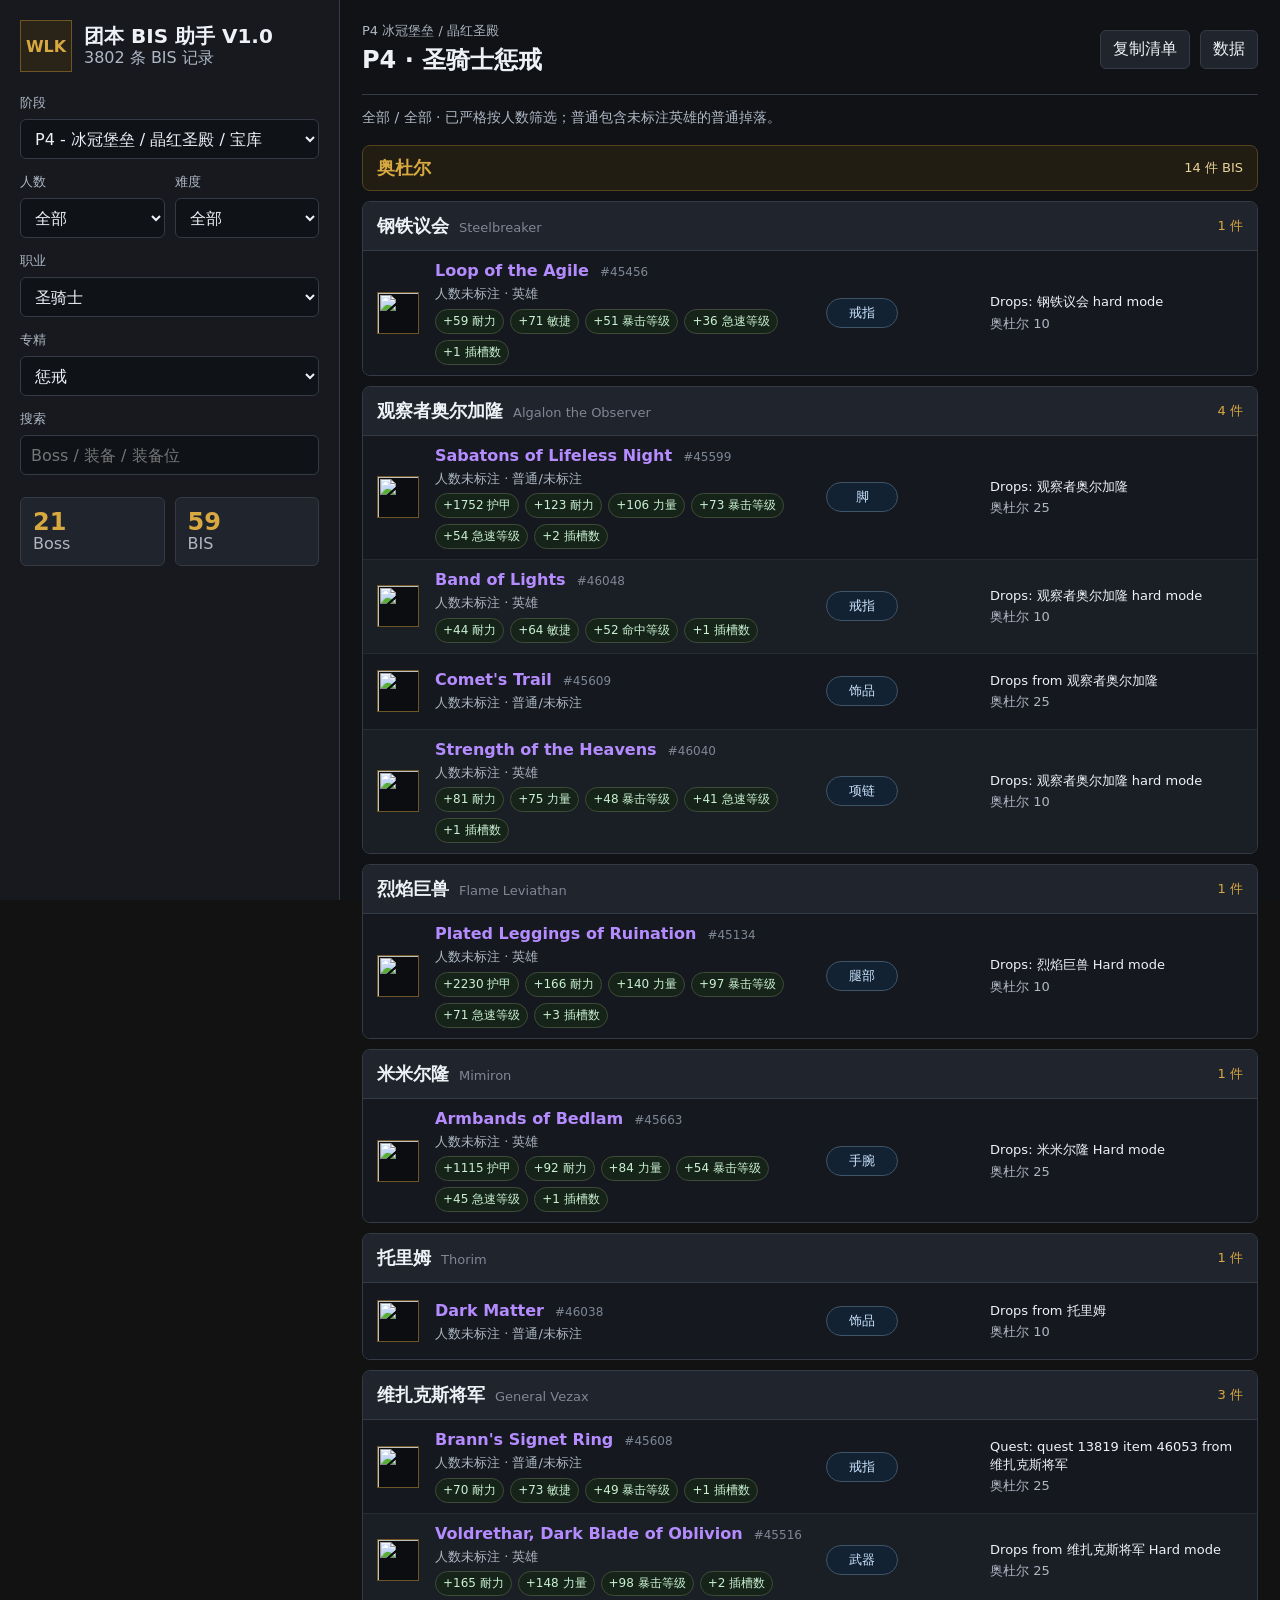
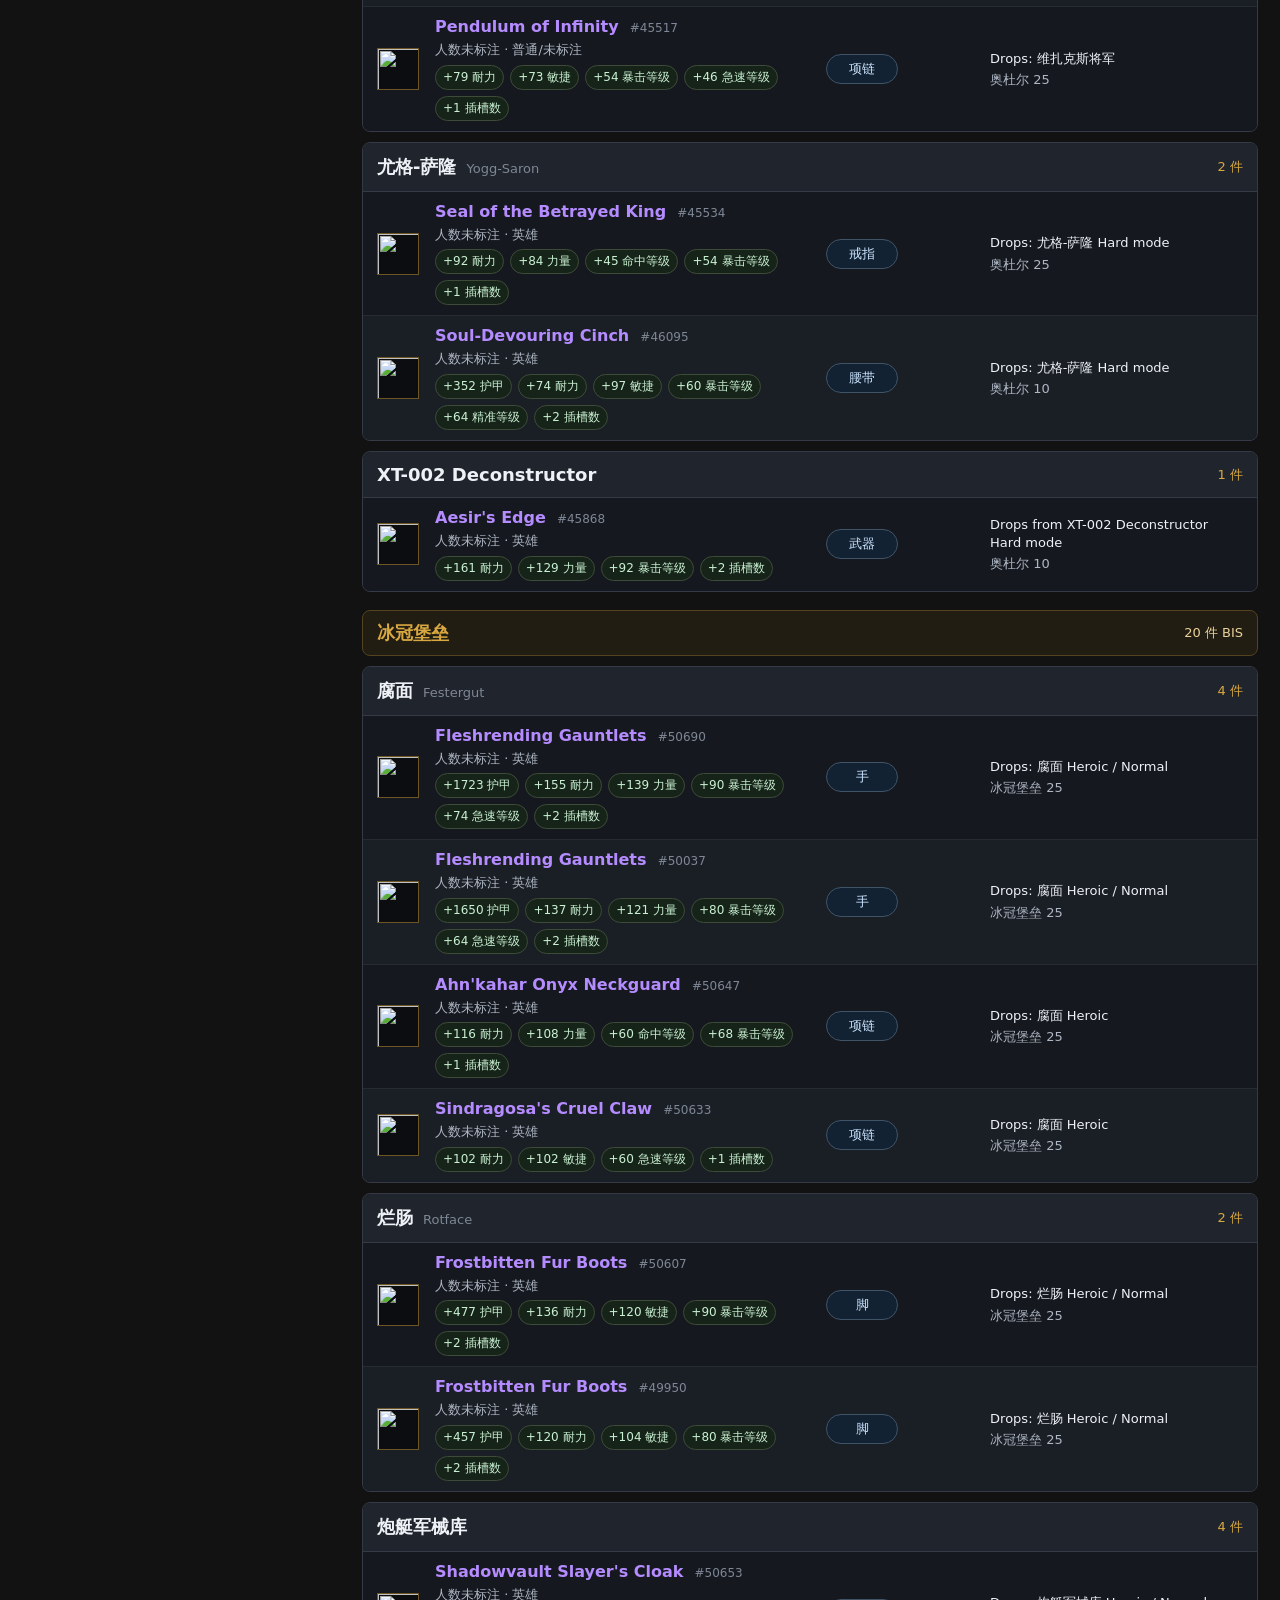
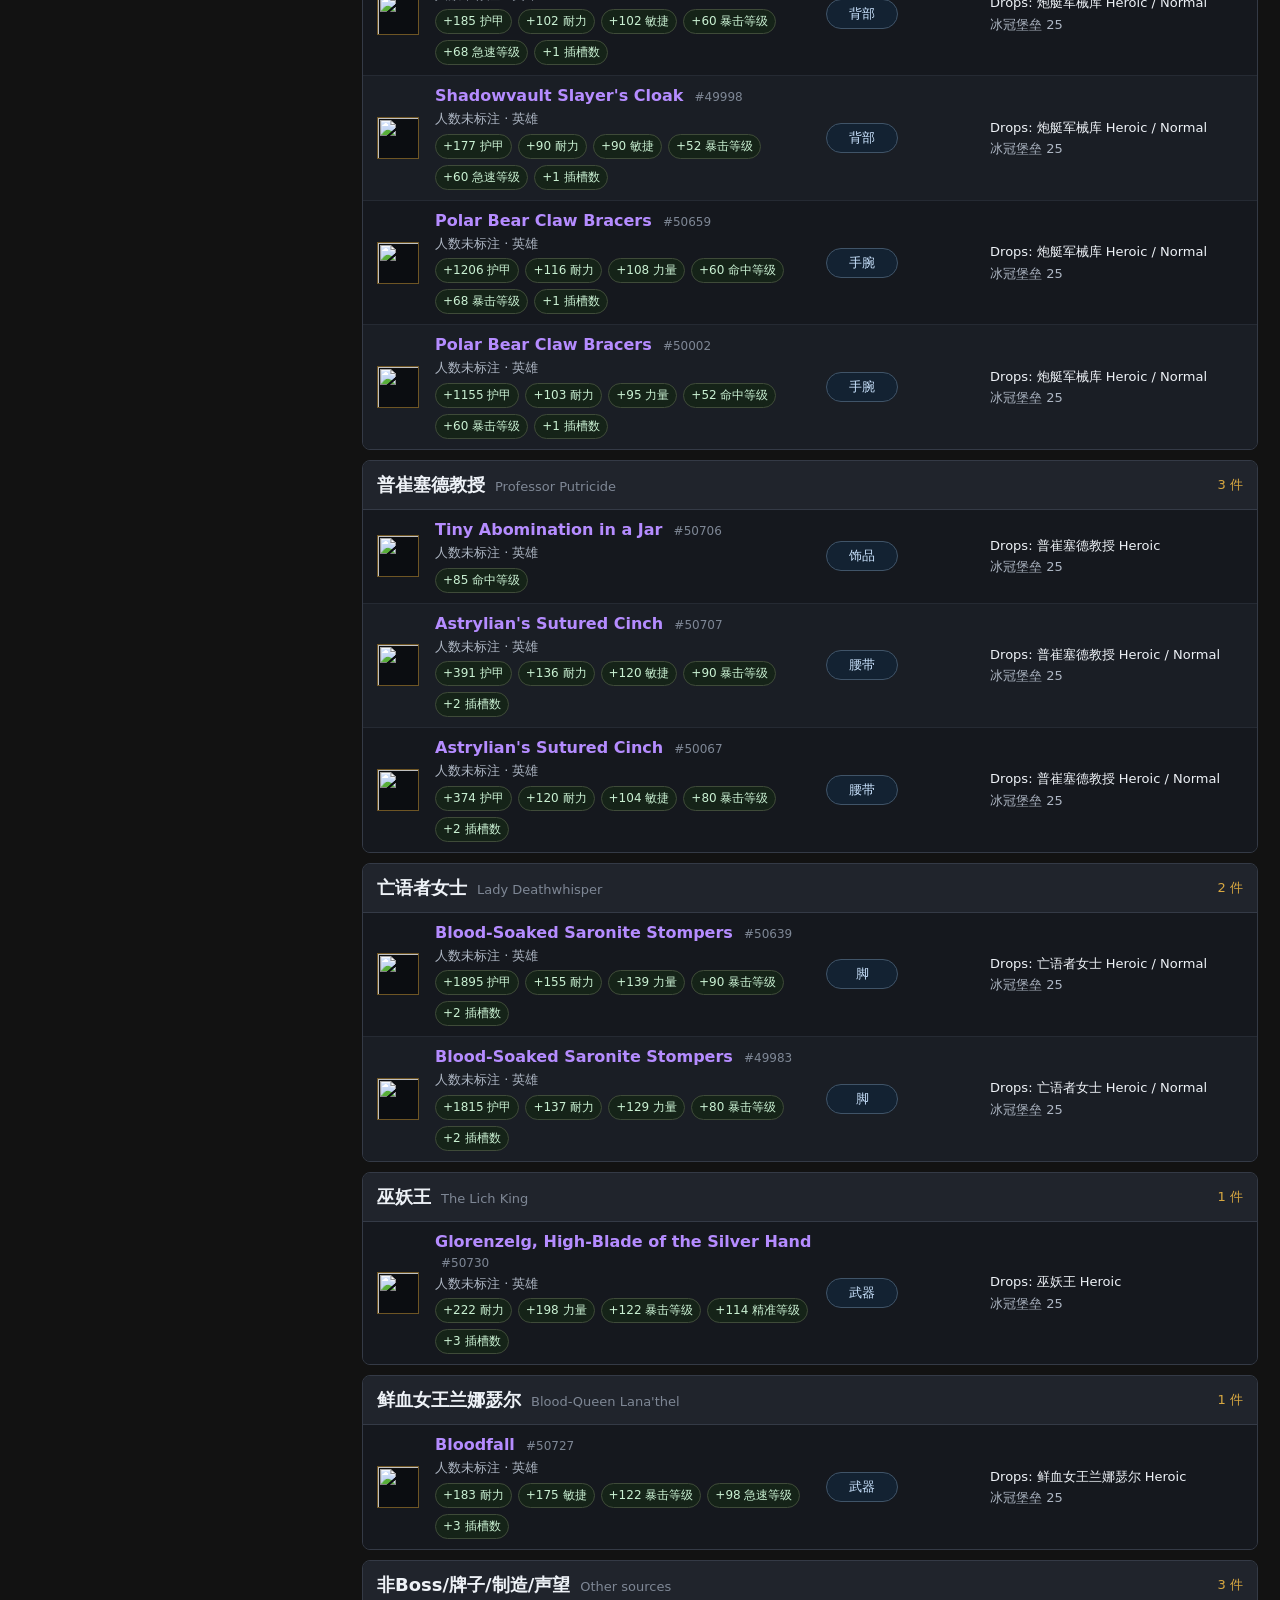
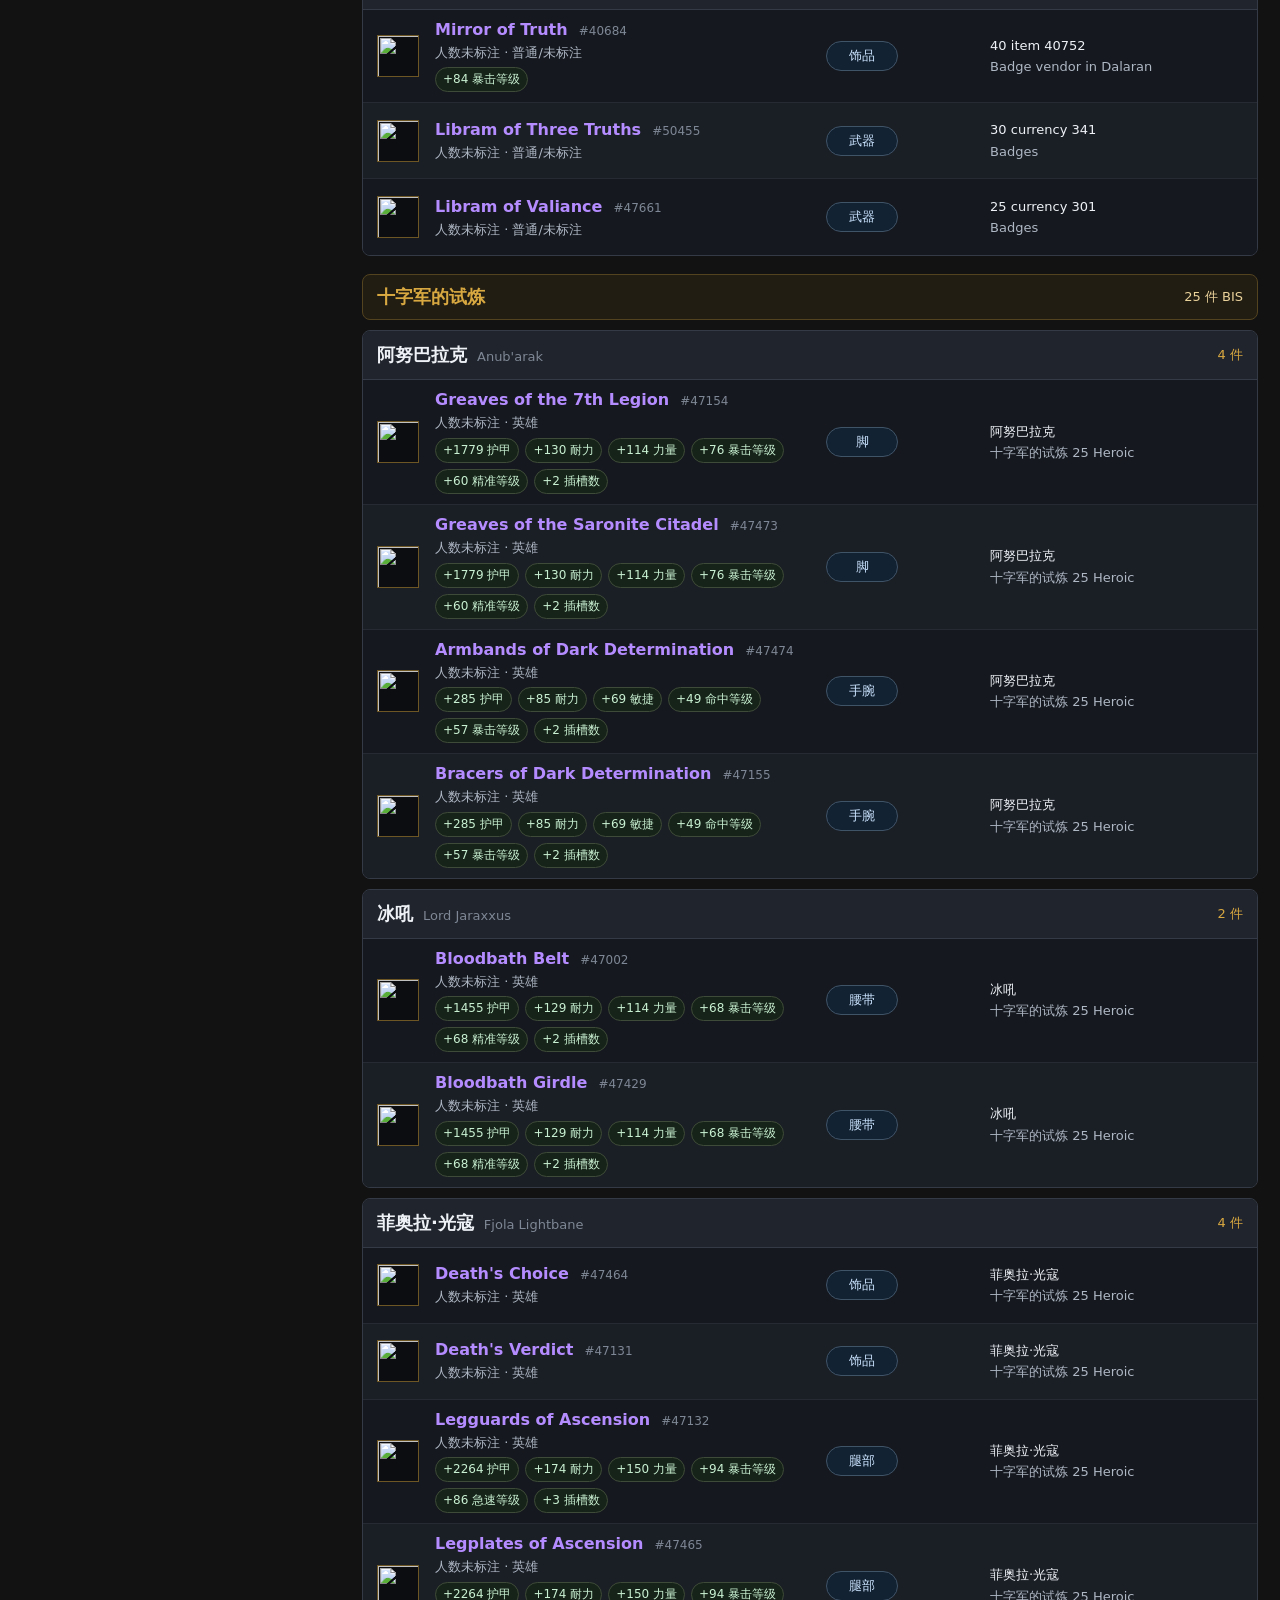
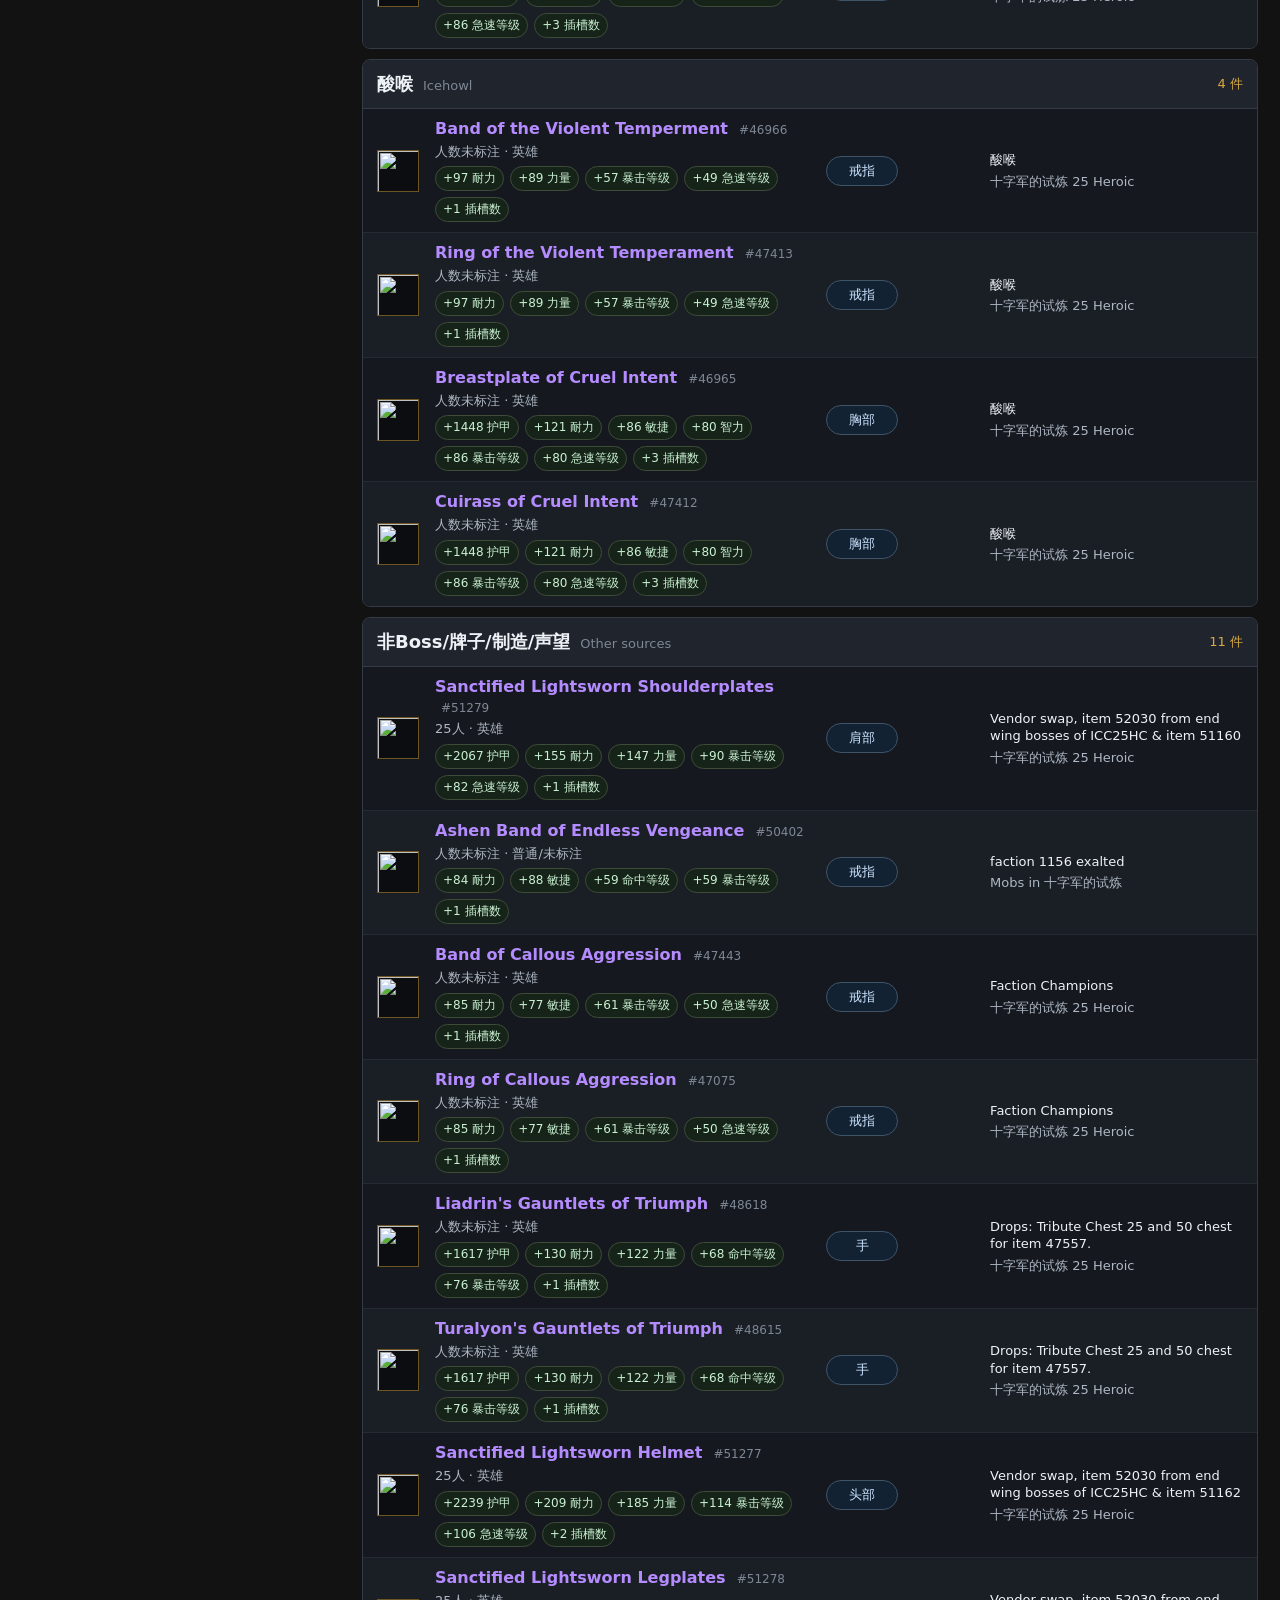
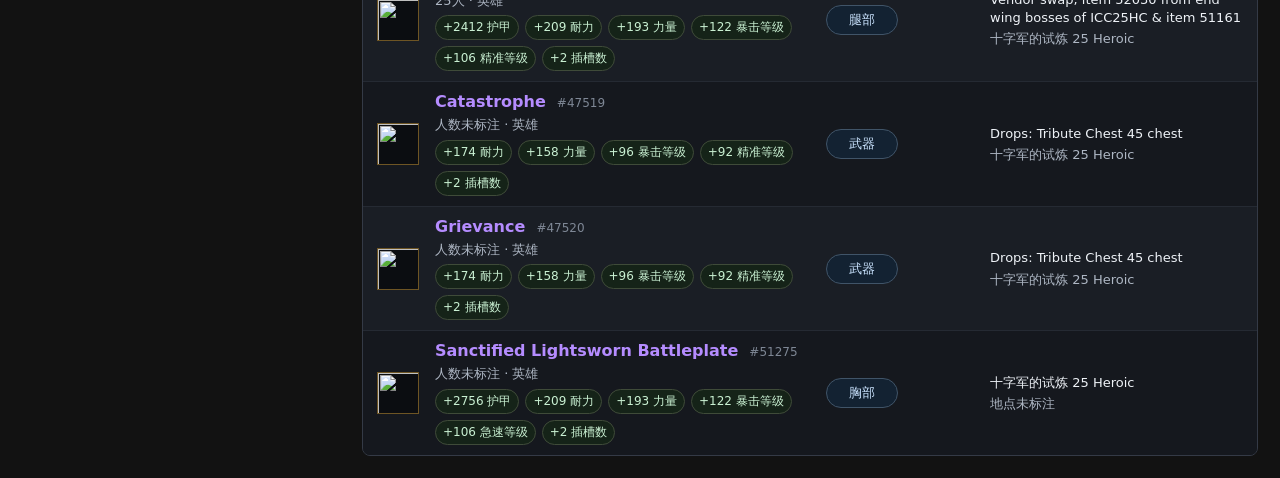
==== index.html @ a9aeddc8 "Add files via upload" ====
<!doctype html>
<html lang="zh-CN">
  <head>
    <meta charset="utf-8" />
    <meta name="viewport" content="width=device-width, initial-scale=1" />
    <title>WLK 团本 BIS 助手 V1.0</title>
    <link rel="stylesheet" href="./styles.css" />
  </head>
  <body>
    <main class="app-shell">
      <aside class="sidebar" aria-label="筛选">
        <div class="brand">
          <div class="brand-mark">WLK</div>
          <div>
            <h1>团本 BIS 助手 V1.0</h1>
            <p id="data-note">Wowhead WotLK Classic BIS</p>
          </div>
        </div>

        <form class="filters" id="filters">
          <label>
            <span>阶段</span>
            <select id="phaseSelect"></select>
          </label>
          <div class="filter-grid">
            <label>
              <span>人数</span>
              <select id="sizeSelect">
                <option value="全部">全部</option>
                <option value="10人">10人</option>
                <option value="25人">25人</option>
              </select>
            </label>
            <label>
              <span>难度</span>
              <select id="difficultySelect">
                <option value="全部">全部</option>
                <option value="普通">普通</option>
                <option value="英雄">英雄</option>
              </select>
            </label>
          </div>
          <label>
            <span>职业</span>
            <select id="classSelect"></select>
          </label>
          <label>
            <span>专精</span>
            <select id="specSelect"></select>
          </label>
          <label>
            <span>搜索</span>
            <input id="searchInput" type="search" placeholder="Boss / 装备 / 装备位" />
          </label>
        </form>

        <div class="summary-strip">
          <div>
            <strong id="bossCount">0</strong>
            <span>Boss</span>
          </div>
          <div>
            <strong id="itemCount">0</strong>
            <span>BIS</span>
          </div>
        </div>
      </aside>

      <section class="content">
        <header class="toolbar">
          <div>
            <p class="eyebrow" id="phaseLabel">P1</p>
            <h2 id="resultTitle">阶段 BIS</h2>
          </div>
          <div class="toolbar-actions">
            <button id="copyButton" type="button">复制清单</button>
            <a id="sourceLink" href="./data.js" target="_blank" rel="noreferrer">数据</a>
          </div>
        </header>

        <div class="notice" id="notice"></div>
        <div class="results" id="results"></div>
      </section>
    </main>

    <script src="./data.js"></script>
    <script src="./app.js"></script>
  </body>
</html>
---- styles.css ----
:root {
  color-scheme: dark;
  --bg: #101216;
  --panel: #181b21;
  --panel-2: #20242c;
  --line: #343a46;
  --text: #eef2f7;
  --muted: #aeb7c4;
  --soft: #7e8795;
  --gold: #d8a841;
  --blue: #4aa3ff;
  --green: #5fc287;
  --danger: #ec6b6b;
  --row: #15181e;
  --row-alt: #1a1e25;
  font-family:
    "Microsoft YaHei UI", "Microsoft YaHei", "Segoe UI", system-ui, sans-serif;
}

* {
  box-sizing: border-box;
}

body {
  margin: 0;
  min-height: 100vh;
  background:
    linear-gradient(rgba(16, 18, 22, 0.92), rgba(16, 18, 22, 0.98)),
    url("https://wow.zamimg.com/images/wow/journal/ui-ej-background-wrathofthelichking.jpg");
  background-size: cover;
  background-attachment: fixed;
  color: var(--text);
}

button,
input,
select {
  font: inherit;
}

.app-shell {
  display: grid;
  grid-template-columns: minmax(280px, 340px) minmax(0, 1fr);
  min-height: 100vh;
}

.sidebar {
  border-right: 1px solid var(--line);
  background: rgba(24, 27, 33, 0.96);
  padding: 20px;
  position: sticky;
  top: 0;
  height: 100vh;
  overflow: auto;
}

.brand {
  display: grid;
  grid-template-columns: 52px 1fr;
  gap: 12px;
  align-items: center;
  margin-bottom: 22px;
}

.brand-mark {
  width: 52px;
  height: 52px;
  display: grid;
  place-items: center;
  border: 1px solid #6e5524;
  background: #2a2418;
  color: var(--gold);
  font-weight: 800;
}

h1,
h2,
p {
  margin: 0;
}

h1 {
  font-size: 20px;
  line-height: 1.2;
}

.brand p,
.eyebrow,
.notice,
label span,
.summary-strip span,
.meta {
  color: var(--muted);
}

.filters {
  display: grid;
  gap: 14px;
}

label {
  display: grid;
  gap: 7px;
}

label span {
  font-size: 13px;
}

select,
input {
  width: 100%;
  height: 40px;
  border: 1px solid var(--line);
  background: #0f1217;
  color: var(--text);
  padding: 0 10px;
  border-radius: 6px;
}

select:focus,
input:focus,
button:focus,
a:focus {
  outline: 2px solid var(--blue);
  outline-offset: 2px;
}

.filter-grid {
  display: grid;
  grid-template-columns: 1fr 1fr;
  gap: 10px;
}

.summary-strip {
  display: grid;
  grid-template-columns: 1fr 1fr;
  gap: 10px;
  margin-top: 22px;
}

.summary-strip > div {
  border: 1px solid var(--line);
  background: var(--panel-2);
  padding: 12px;
  border-radius: 6px;
}

.summary-strip strong {
  display: block;
  font-size: 24px;
  color: var(--gold);
  line-height: 1;
}

.content {
  padding: 22px;
  min-width: 0;
}

.toolbar {
  display: flex;
  justify-content: space-between;
  align-items: center;
  gap: 16px;
  padding-bottom: 18px;
  border-bottom: 1px solid var(--line);
}

.eyebrow {
  font-size: 13px;
  margin-bottom: 4px;
}

h2 {
  font-size: 24px;
}

.toolbar-actions {
  display: flex;
  gap: 10px;
}

button,
.toolbar-actions a {
  min-height: 38px;
  border: 1px solid var(--line);
  background: var(--panel-2);
  color: var(--text);
  padding: 8px 12px;
  border-radius: 6px;
  text-decoration: none;
  cursor: pointer;
}

button:hover,
.toolbar-actions a:hover {
  border-color: var(--gold);
}

.notice {
  min-height: 22px;
  margin: 14px 0;
  font-size: 14px;
}

.results {
  display: grid;
  gap: 18px;
}

.raid-section {
  display: grid;
  gap: 10px;
}

.raid-header {
  display: flex;
  align-items: center;
  justify-content: space-between;
  gap: 12px;
  border: 1px solid #53431f;
  background: #221d12;
  color: var(--gold);
  padding: 10px 14px;
  border-radius: 8px;
}

.raid-header h3 {
  margin: 0;
  font-size: 18px;
}

.raid-header span {
  color: #ead29b;
  font-size: 13px;
  white-space: nowrap;
}

.boss-group {
  border: 1px solid var(--line);
  background: rgba(24, 27, 33, 0.94);
  border-radius: 8px;
  overflow: hidden;
}

.boss-header {
  display: flex;
  align-items: center;
  justify-content: space-between;
  gap: 12px;
  padding: 12px 14px;
  background: #20242c;
  border-bottom: 1px solid var(--line);
}

.boss-title {
  display: flex;
  align-items: baseline;
  gap: 10px;
  min-width: 0;
}

.boss-title h3 {
  margin: 0;
  font-size: 18px;
}

.boss-title span {
  color: var(--soft);
  font-size: 13px;
  white-space: nowrap;
}

.boss-count {
  color: var(--gold);
  font-size: 13px;
  white-space: nowrap;
}

.item-list {
  display: grid;
}

.item-row {
  display: grid;
  grid-template-columns: 46px minmax(180px, 1.5fr) minmax(120px, 0.6fr) minmax(220px, 1fr);
  gap: 12px;
  align-items: center;
  min-height: 76px;
  padding: 10px 14px;
  background: var(--row);
  border-bottom: 1px solid #252a33;
}

.item-row:nth-child(even) {
  background: var(--row-alt);
}

.item-row:last-child {
  border-bottom: 0;
}

.icon {
  width: 42px;
  height: 42px;
  border: 1px solid #6e5524;
  background: #0b0d11;
  object-fit: cover;
}

.item-main {
  min-width: 0;
}

.item-name {
  display: inline-flex;
  color: #b58cff;
  text-decoration: none;
  font-weight: 700;
  line-height: 1.25;
  word-break: break-word;
}

.item-id {
  color: var(--soft);
  font-size: 12px;
  margin-left: 6px;
}

.meta {
  margin-top: 4px;
  font-size: 13px;
  line-height: 1.35;
}

.slot-pill {
  display: inline-flex;
  min-width: 72px;
  justify-content: center;
  border: 1px solid #405468;
  background: #132232;
  color: #cbe4ff;
  padding: 5px 8px;
  border-radius: 999px;
  font-size: 13px;
}

.source {
  font-size: 13px;
  line-height: 1.35;
}

.stats {
  display: flex;
  flex-wrap: wrap;
  gap: 6px;
  margin-top: 6px;
}

.stat {
  border: 1px solid #3f4b39;
  background: #152318;
  color: #c9f0d2;
  border-radius: 999px;
  padding: 3px 7px;
  font-size: 12px;
  white-space: nowrap;
}

.empty-state {
  border: 1px solid var(--line);
  background: rgba(24, 27, 33, 0.94);
  padding: 24px;
  border-radius: 8px;
  color: var(--muted);
}

@media (max-width: 980px) {
  .app-shell {
    grid-template-columns: 1fr;
  }

  .sidebar {
    position: static;
    height: auto;
    border-right: 0;
    border-bottom: 1px solid var(--line);
  }

  .item-row {
    grid-template-columns: 42px minmax(0, 1fr);
  }

  .item-slot,
  .source {
    grid-column: 2;
  }
}

@media (max-width: 620px) {
  .content,
  .sidebar {
    padding: 14px;
  }

  .toolbar {
    align-items: flex-start;
    flex-direction: column;
  }

  .toolbar-actions {
    width: 100%;
  }

  button,
  .toolbar-actions a {
    flex: 1;
    text-align: center;
  }

  .filter-grid {
    grid-template-columns: 1fr;
  }

  .boss-header {
    align-items: flex-start;
    flex-direction: column;
  }
}
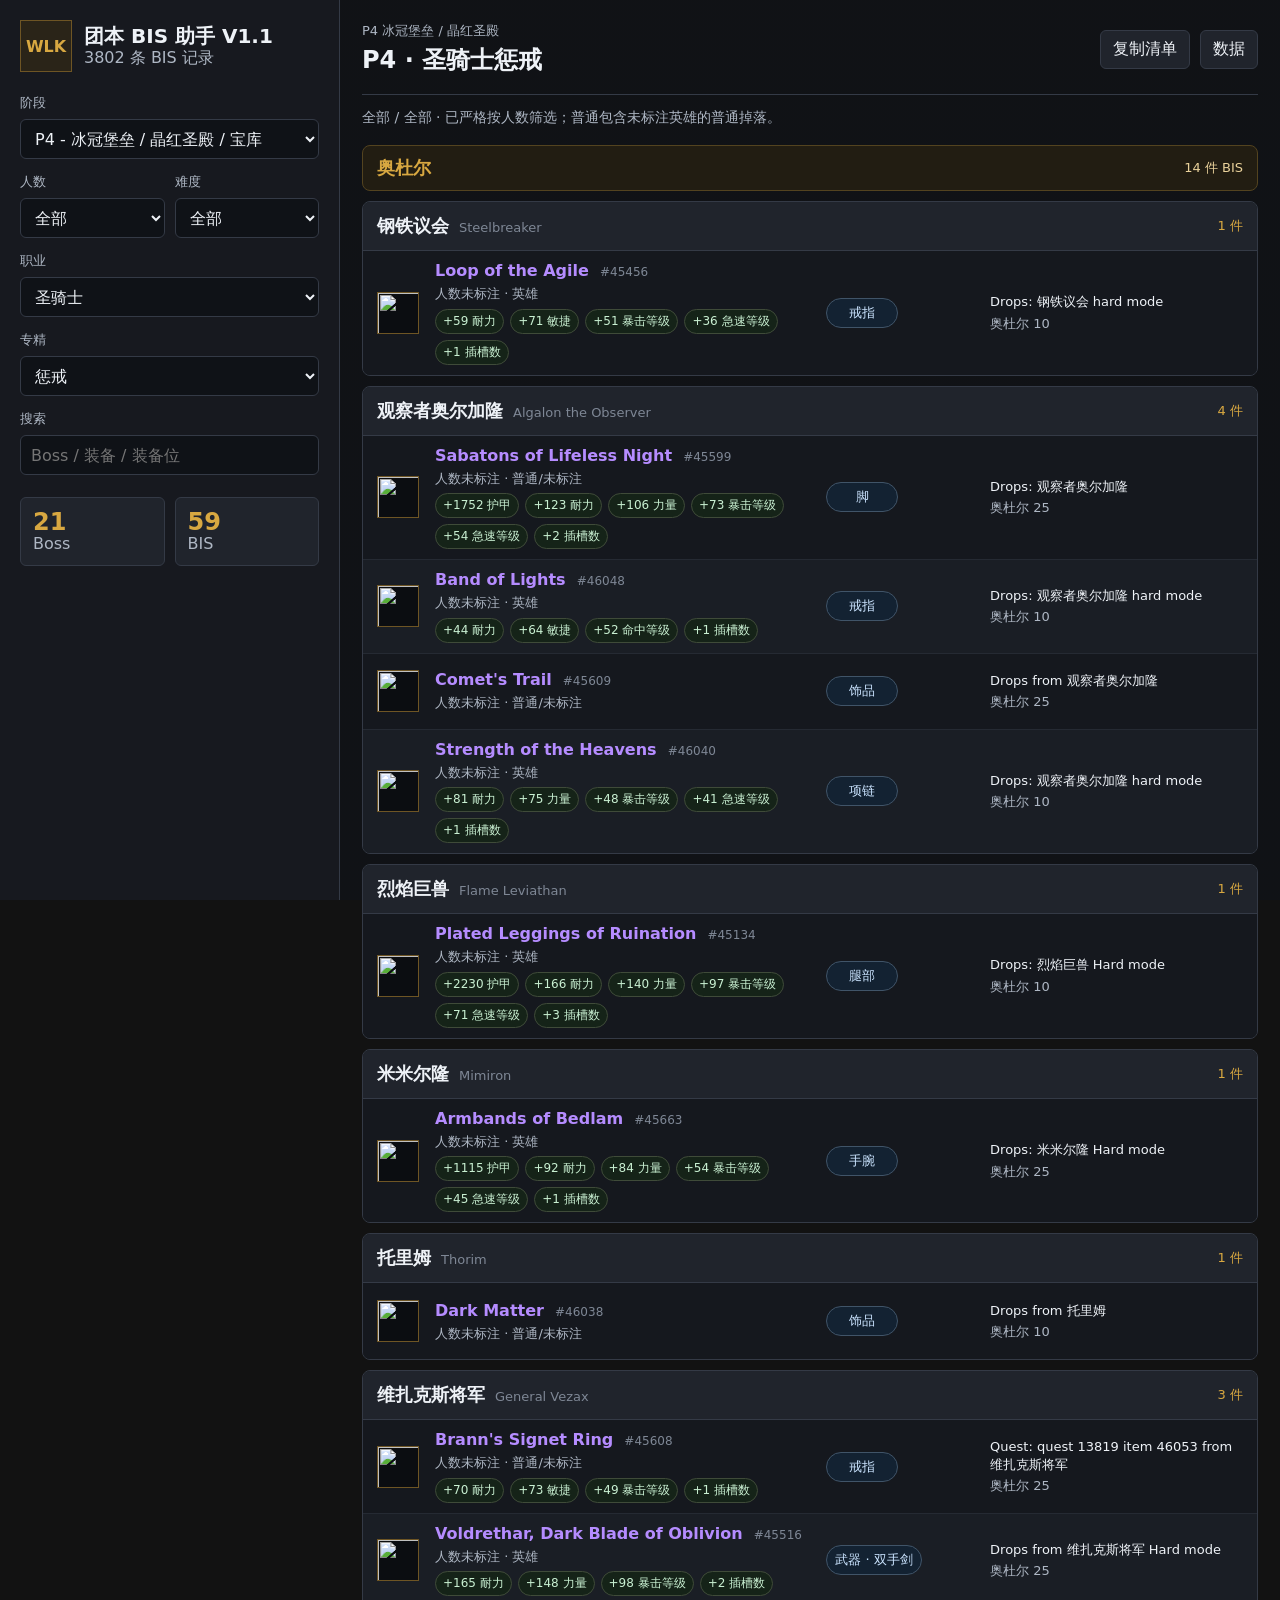
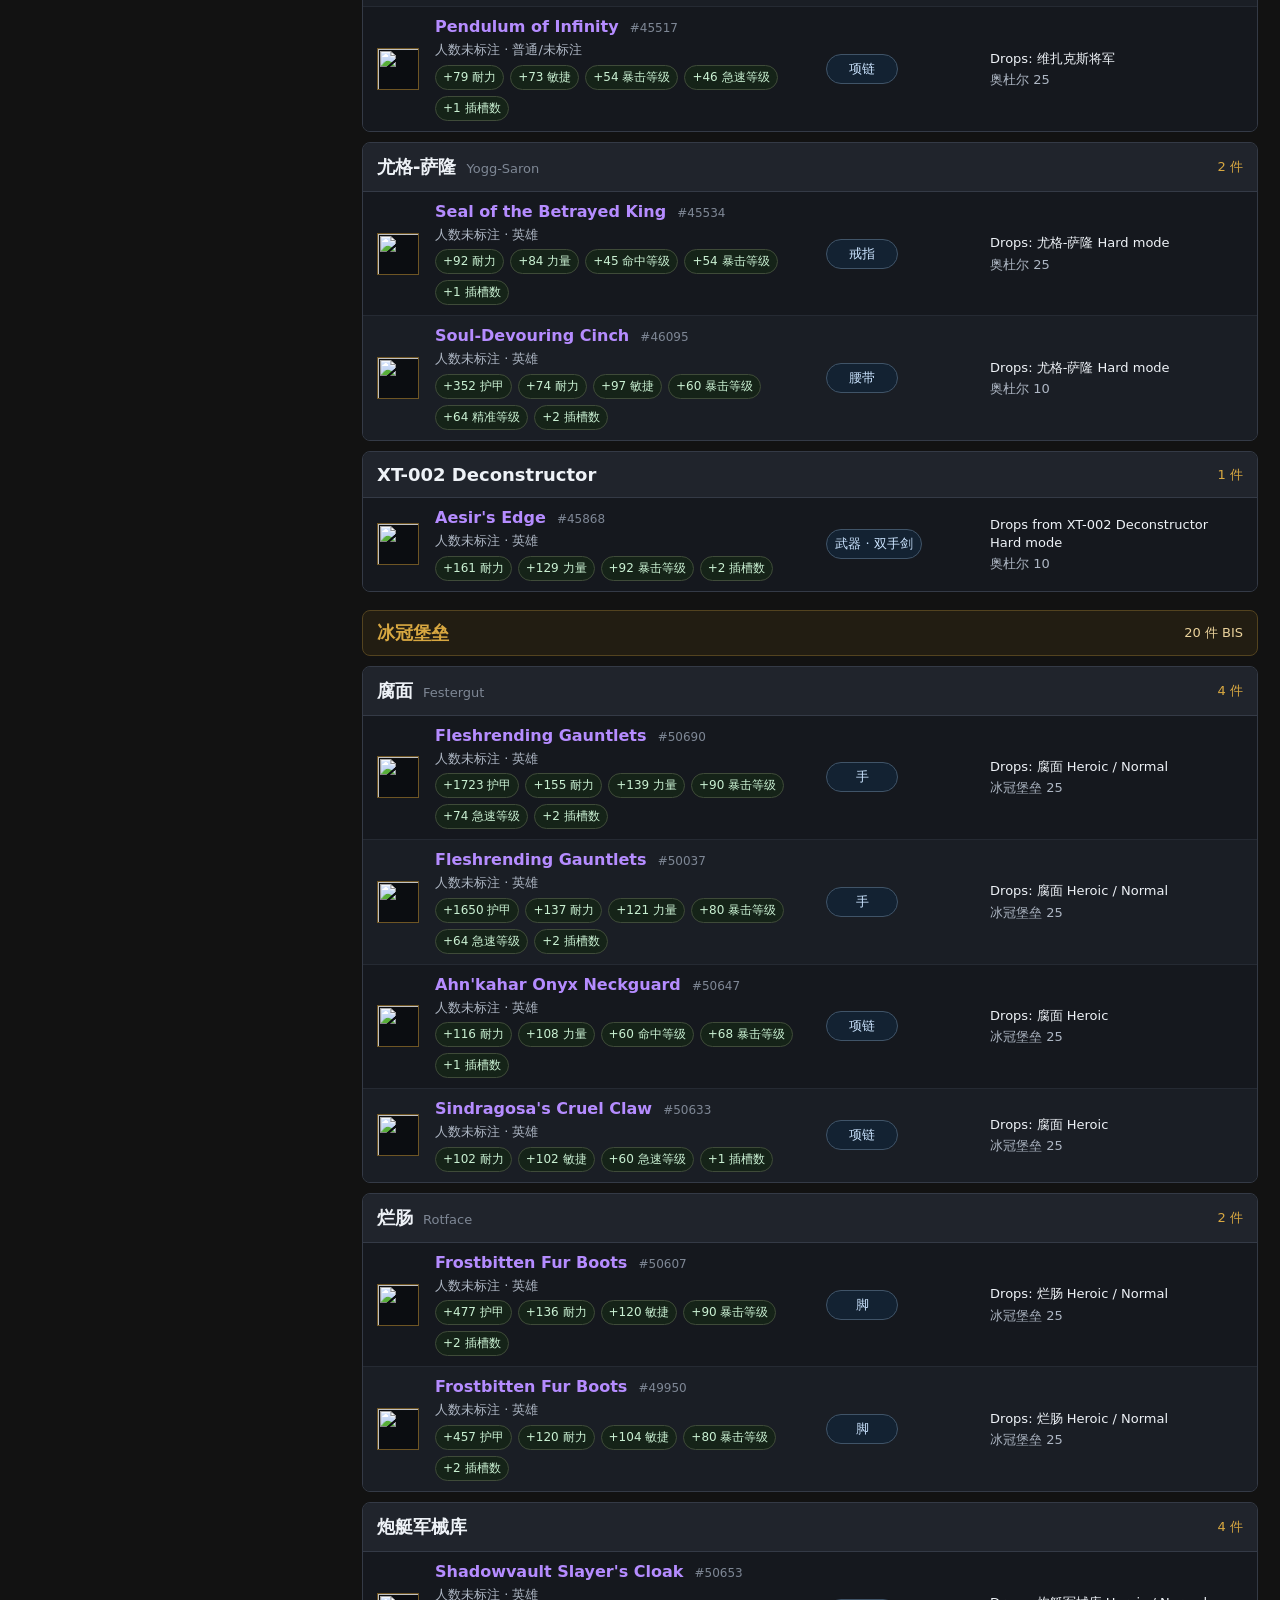
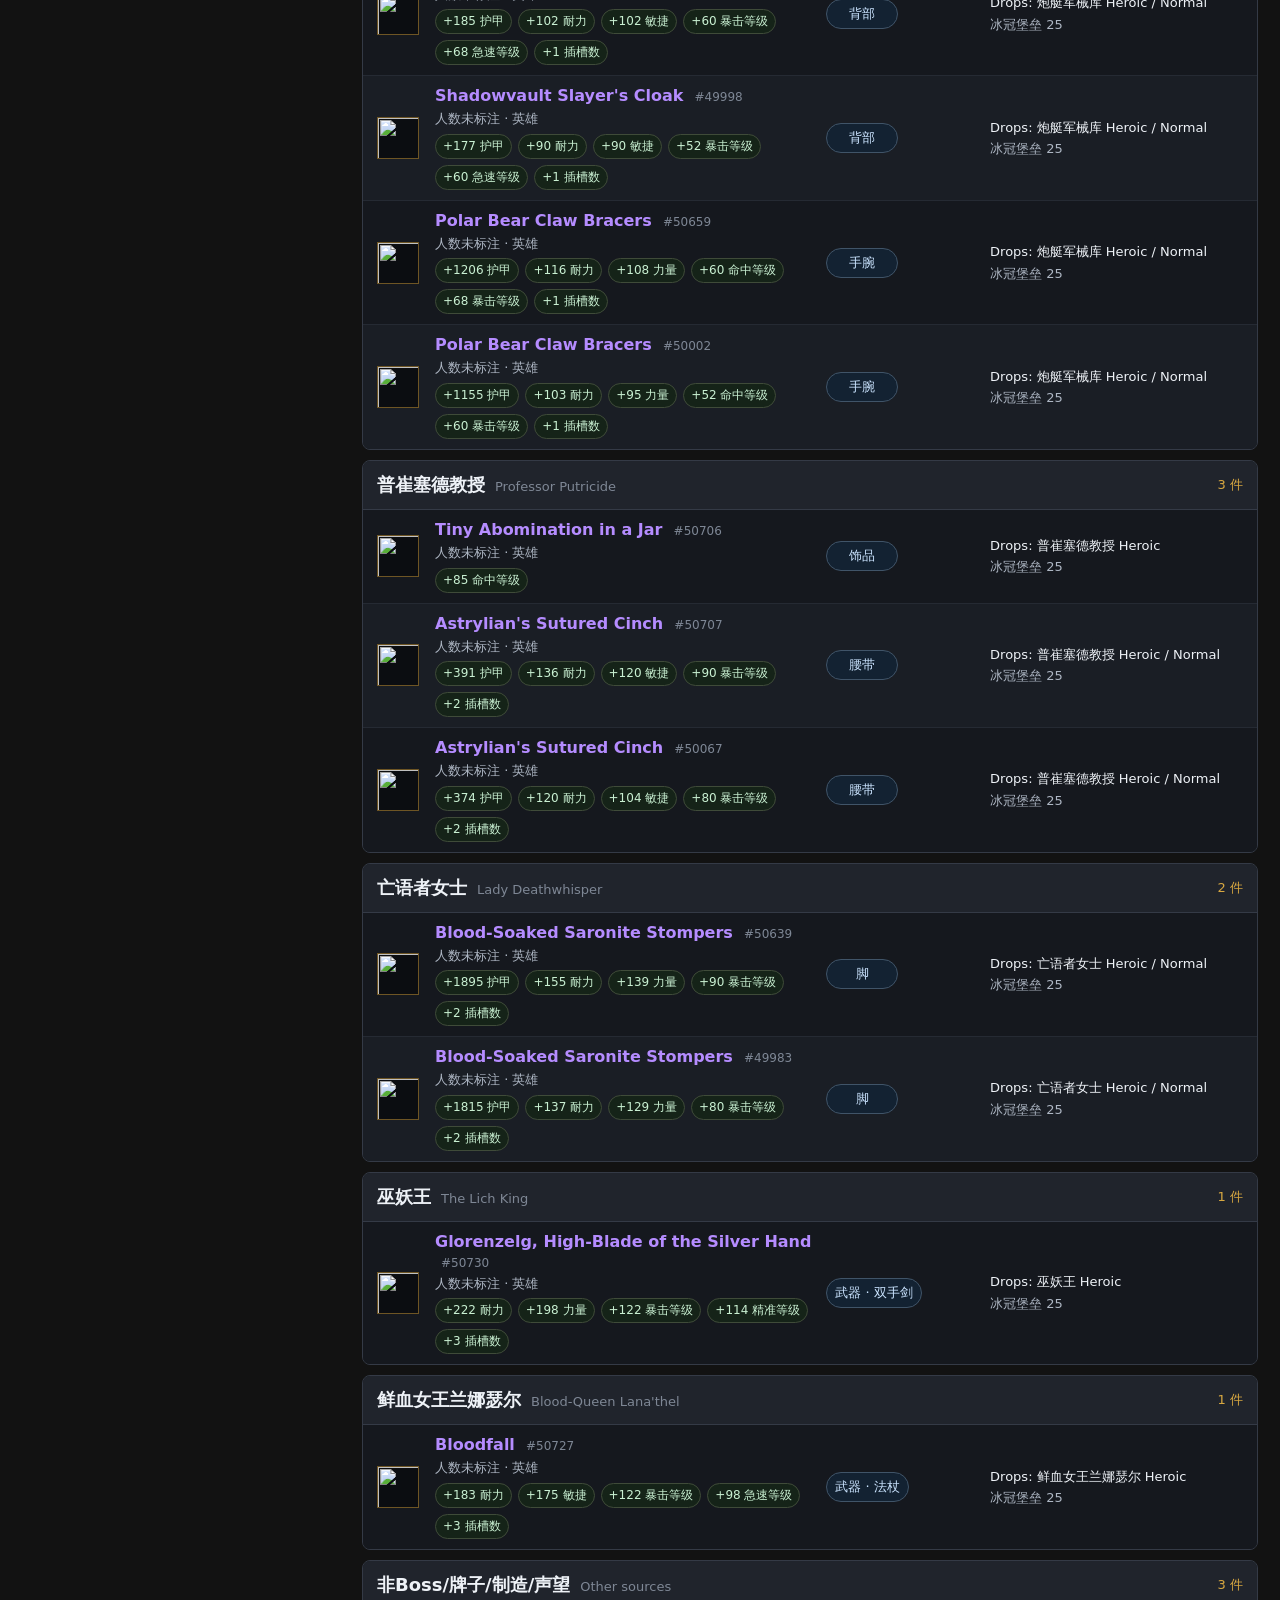
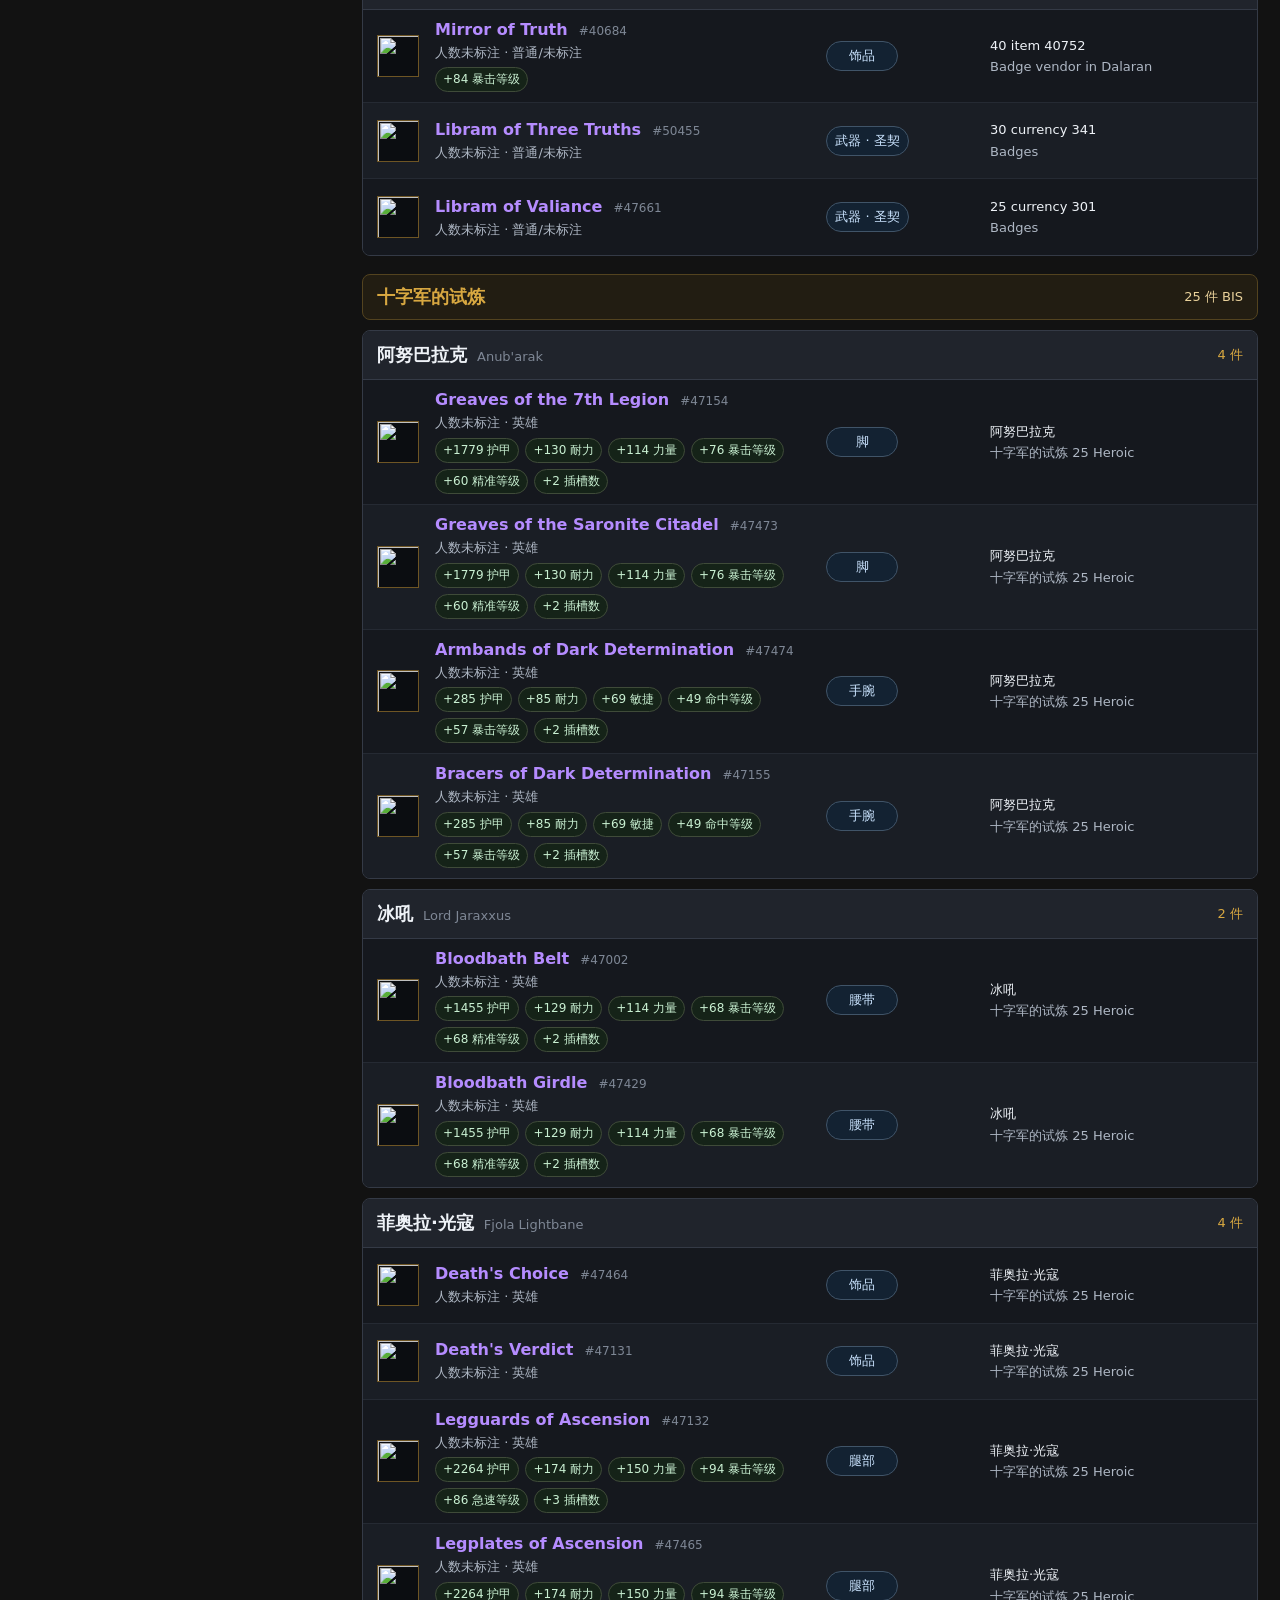
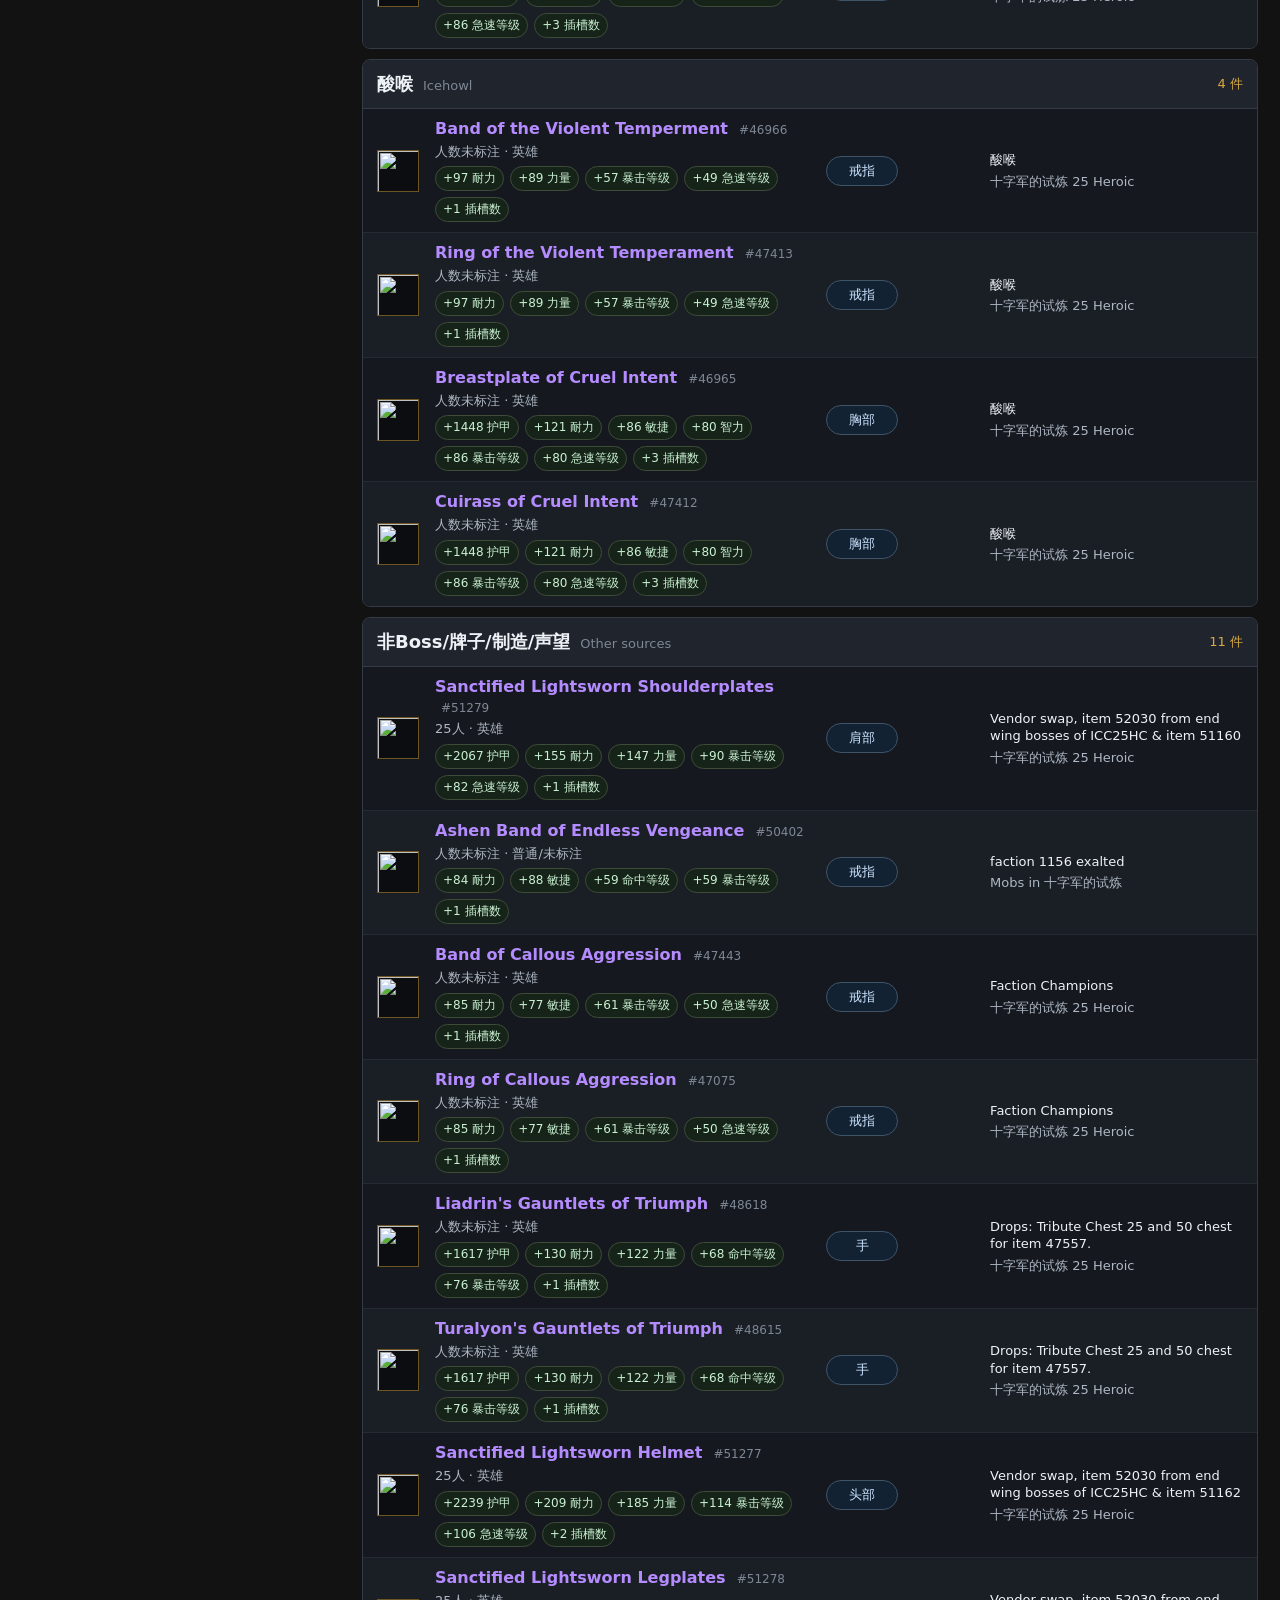
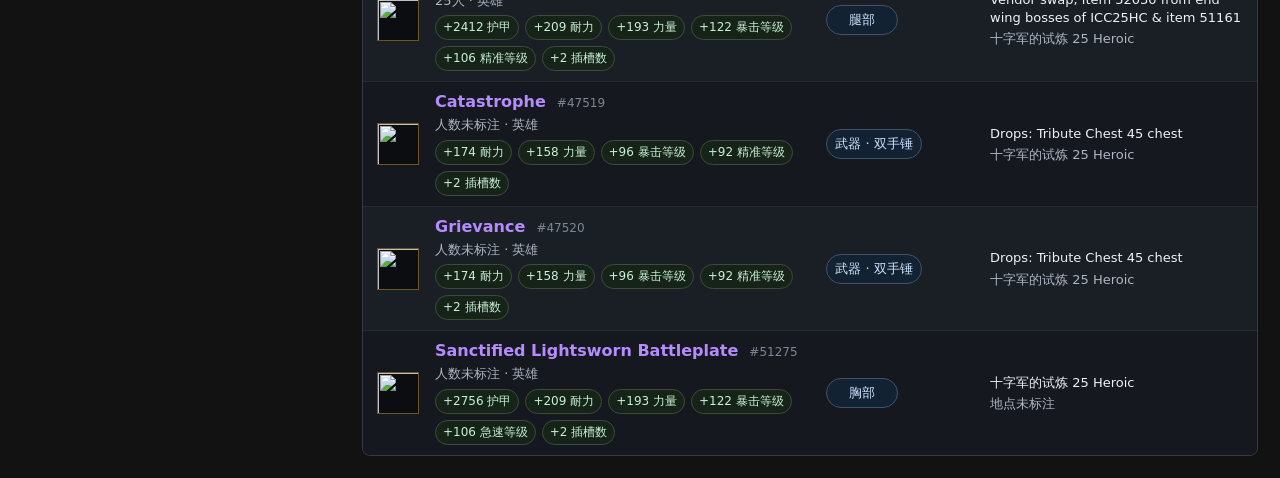
==== commit 7dcba42b: "Update to V1.1" ====
--- a/index.html
+++ b/index.html
@@ -3,7 +3,7 @@
   <head>
     <meta charset="utf-8" />
     <meta name="viewport" content="width=device-width, initial-scale=1" />
-    <title>WLK 团本 BIS 助手 V1.0</title>
+    <title>WLK 团本 BIS 助手 V1.1</title>
     <link rel="stylesheet" href="./styles.css" />
   </head>
   <body>
@@ -12,7 +12,7 @@
         <div class="brand">
           <div class="brand-mark">WLK</div>
           <div>
-            <h1>团本 BIS 助手 V1.0</h1>
+            <h1>团本 BIS 助手 V1.1</h1>
             <p id="data-note">Wowhead WotLK Classic BIS</p>
           </div>
         </div>
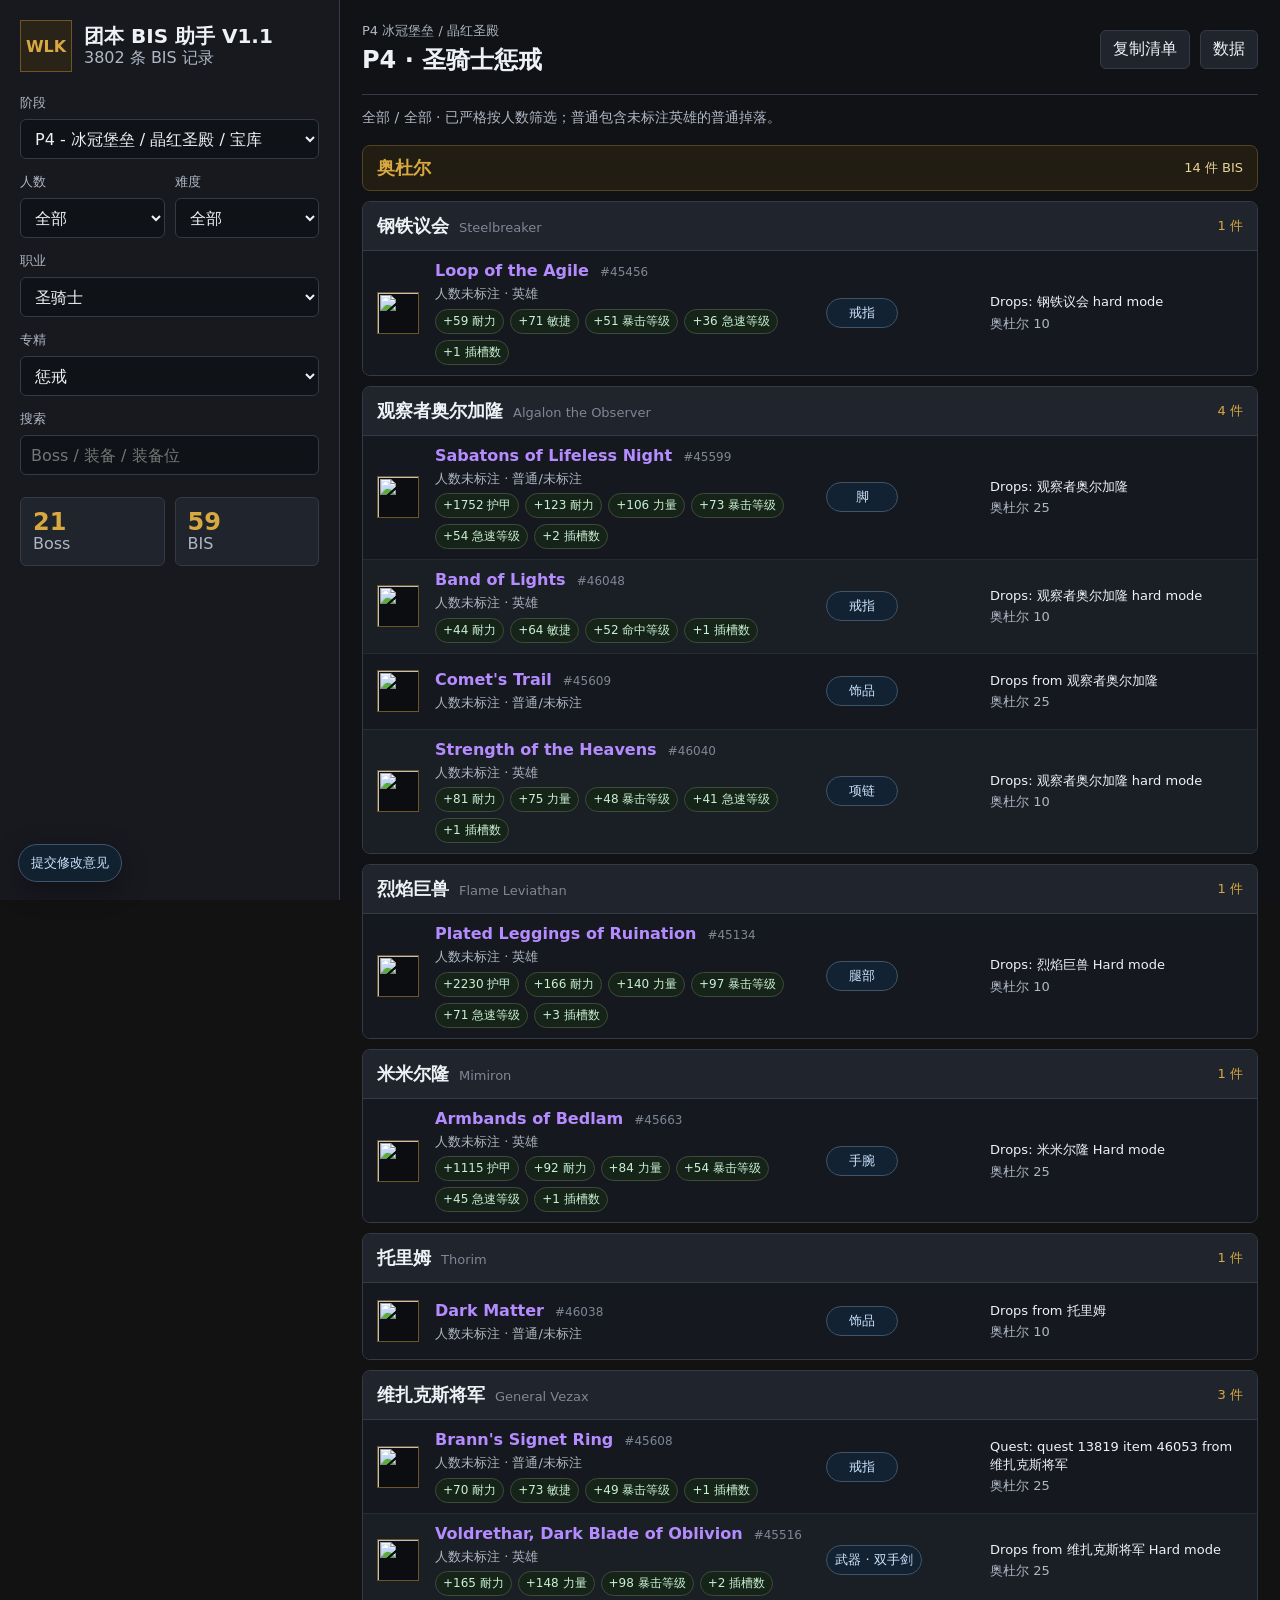
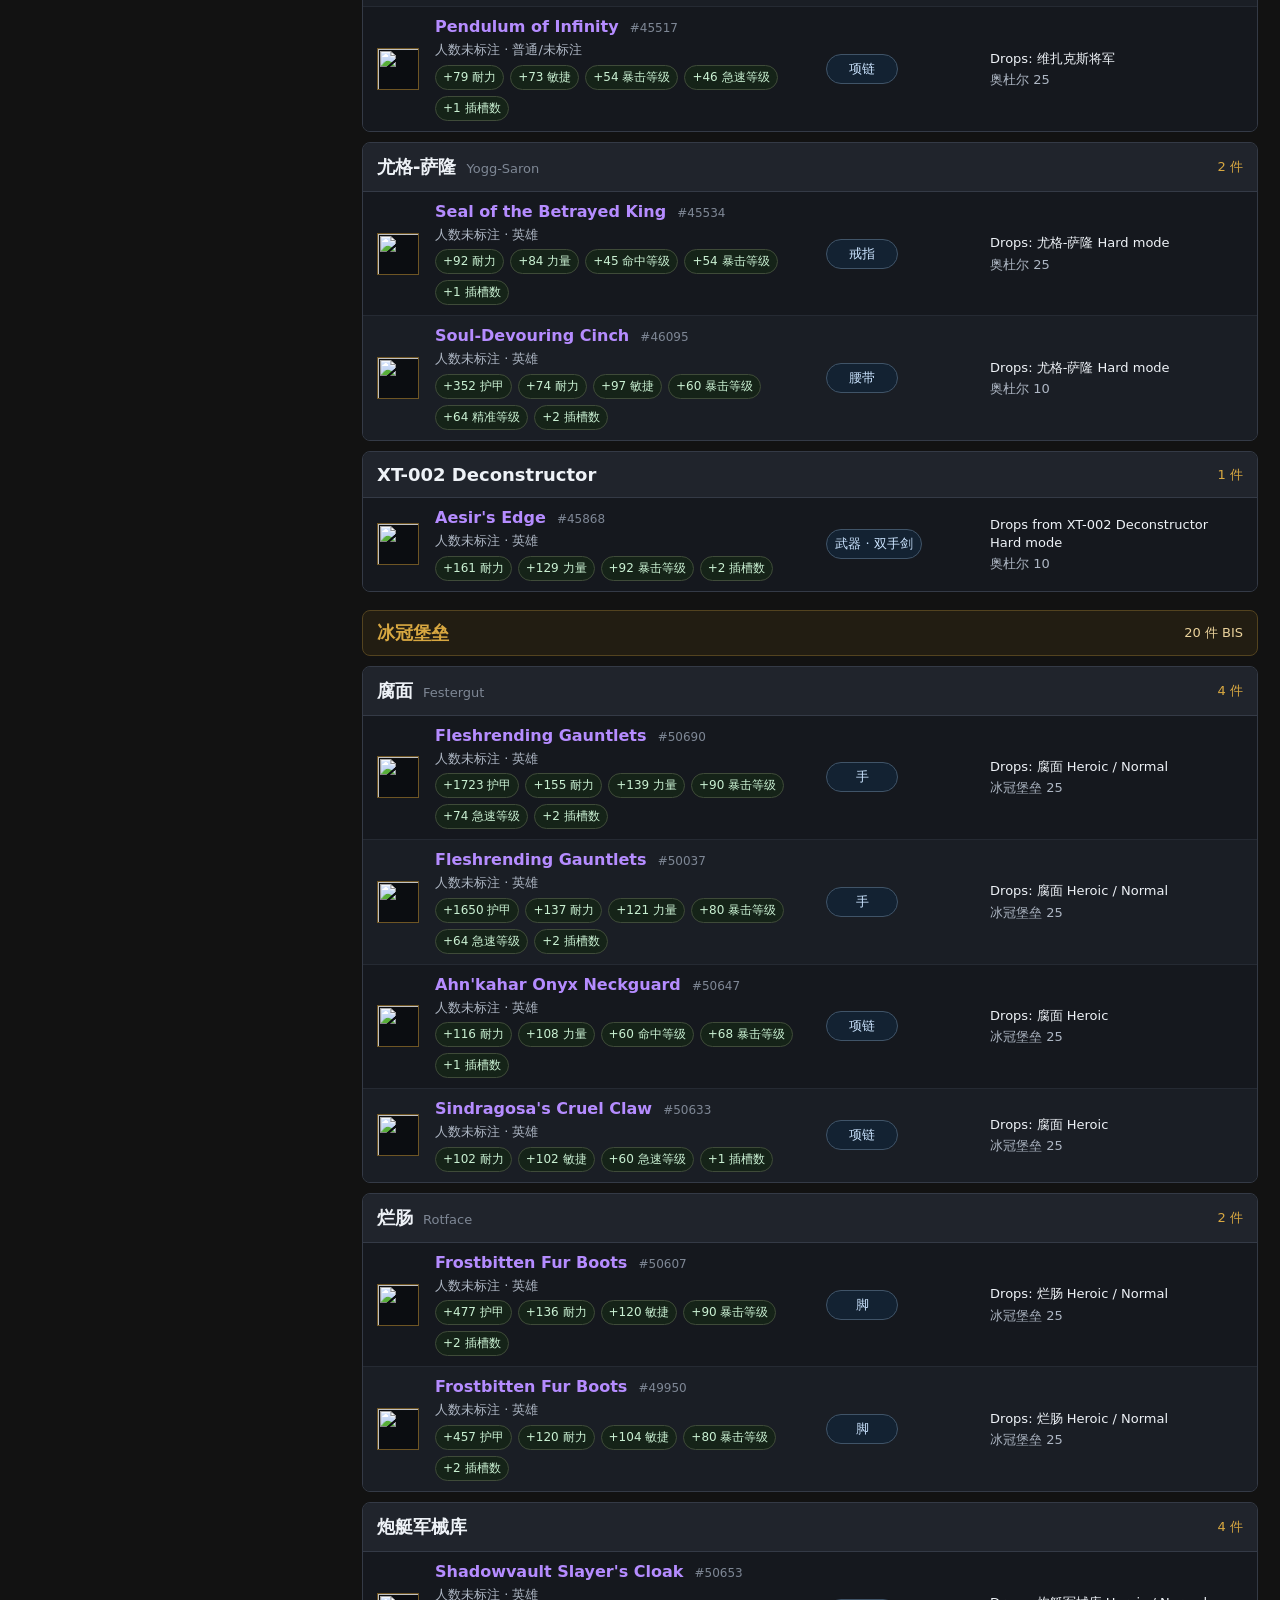
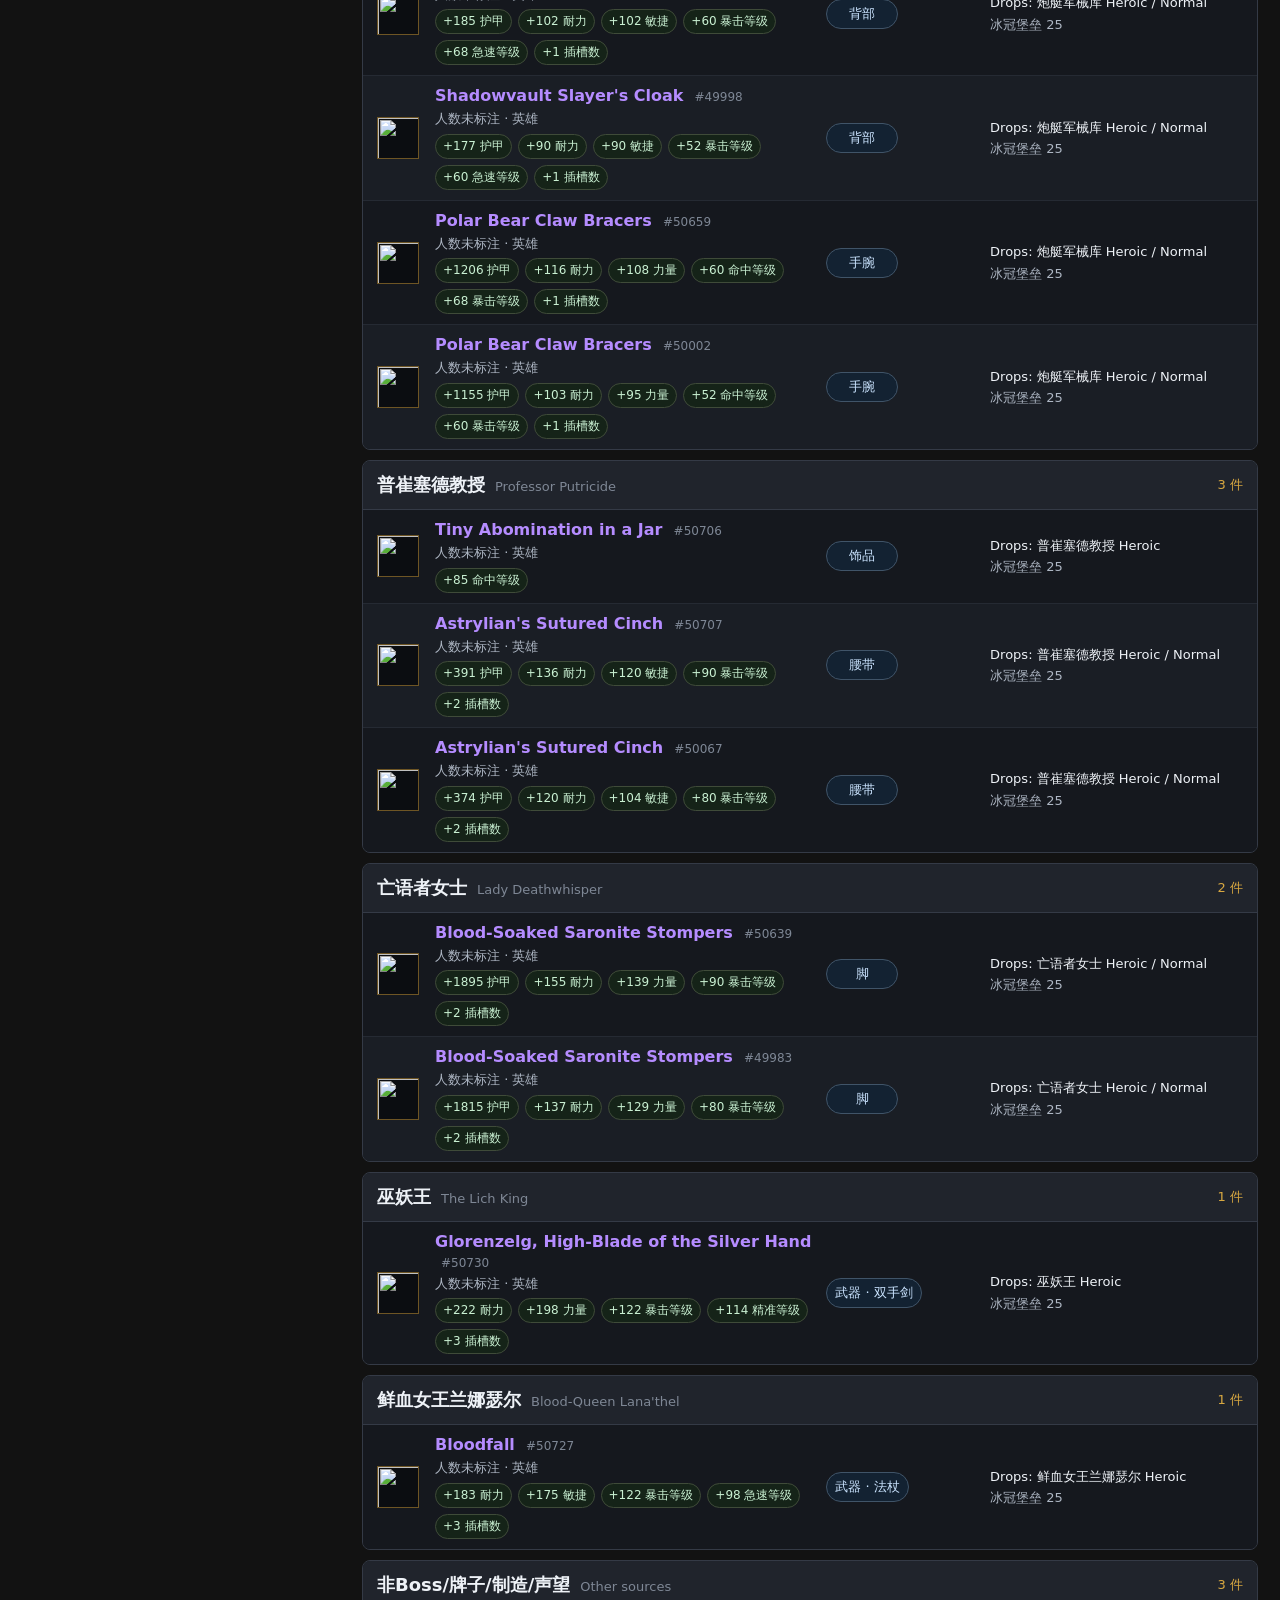
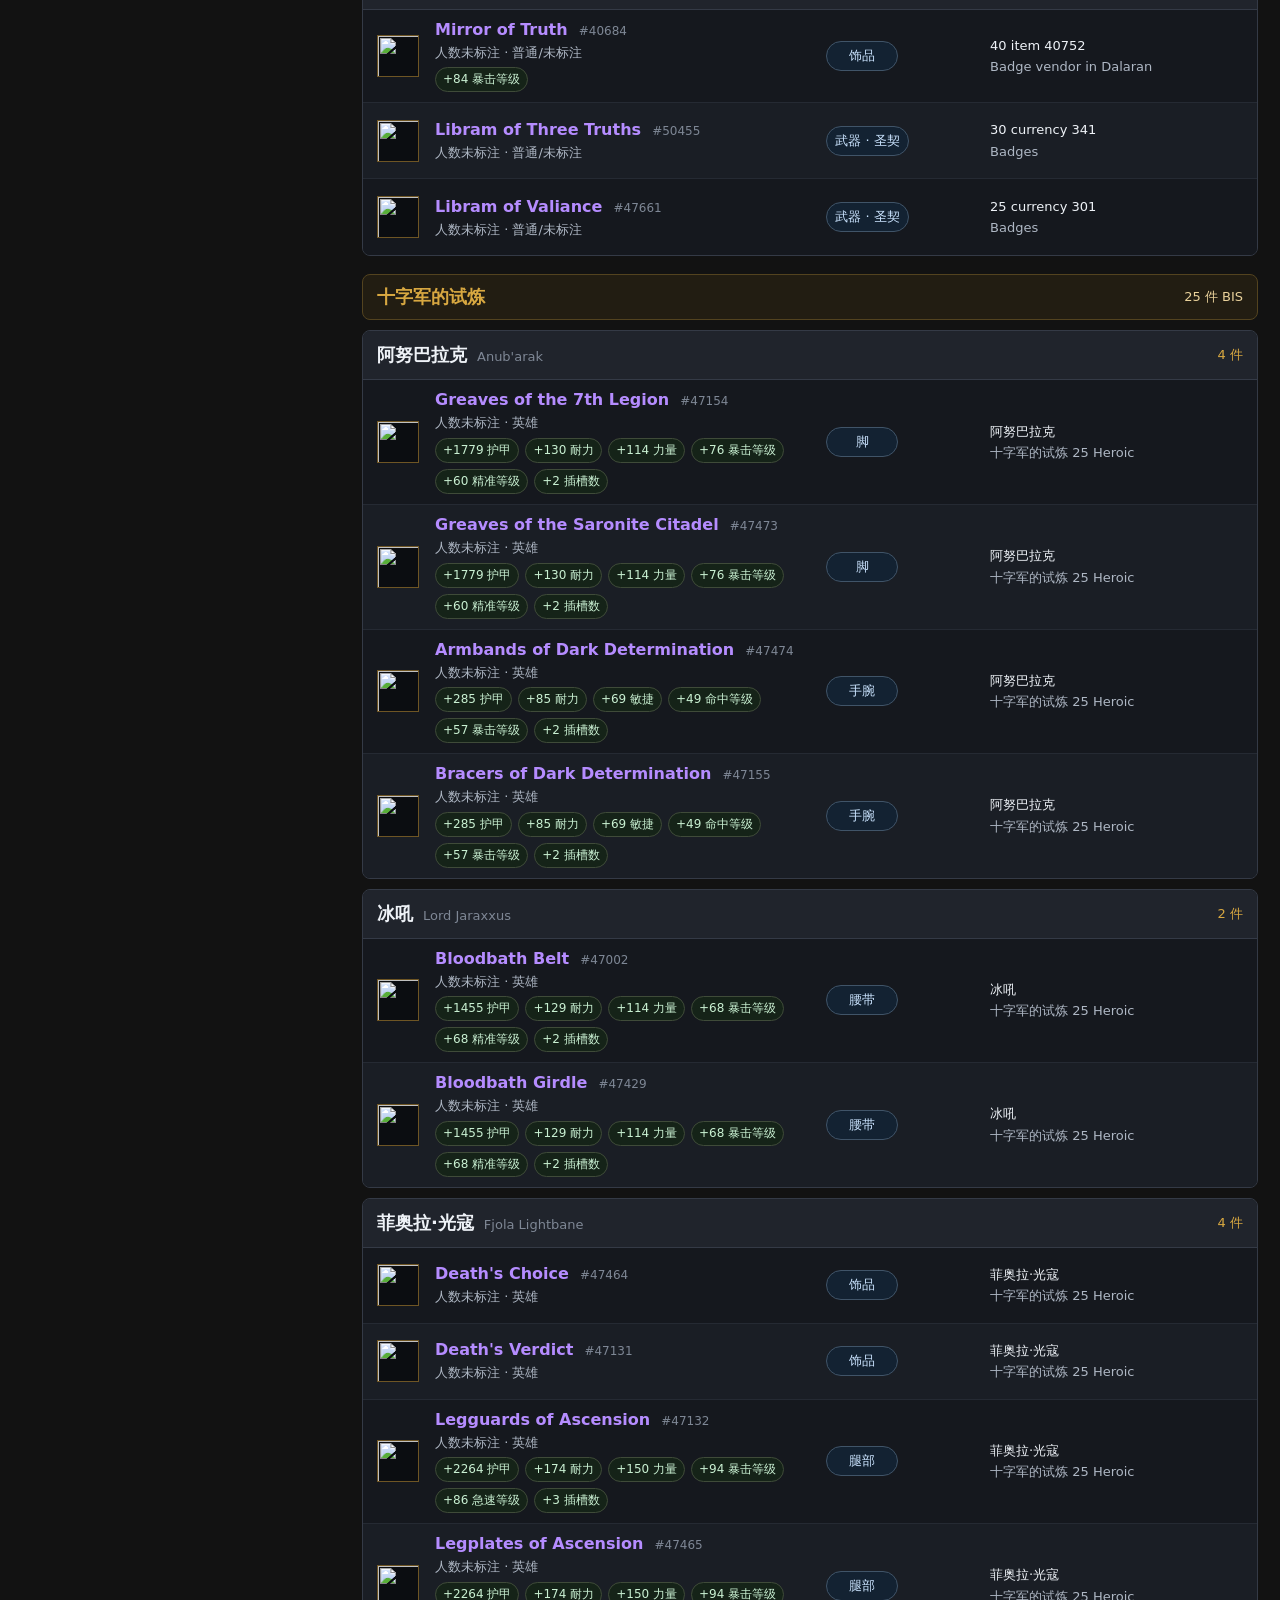
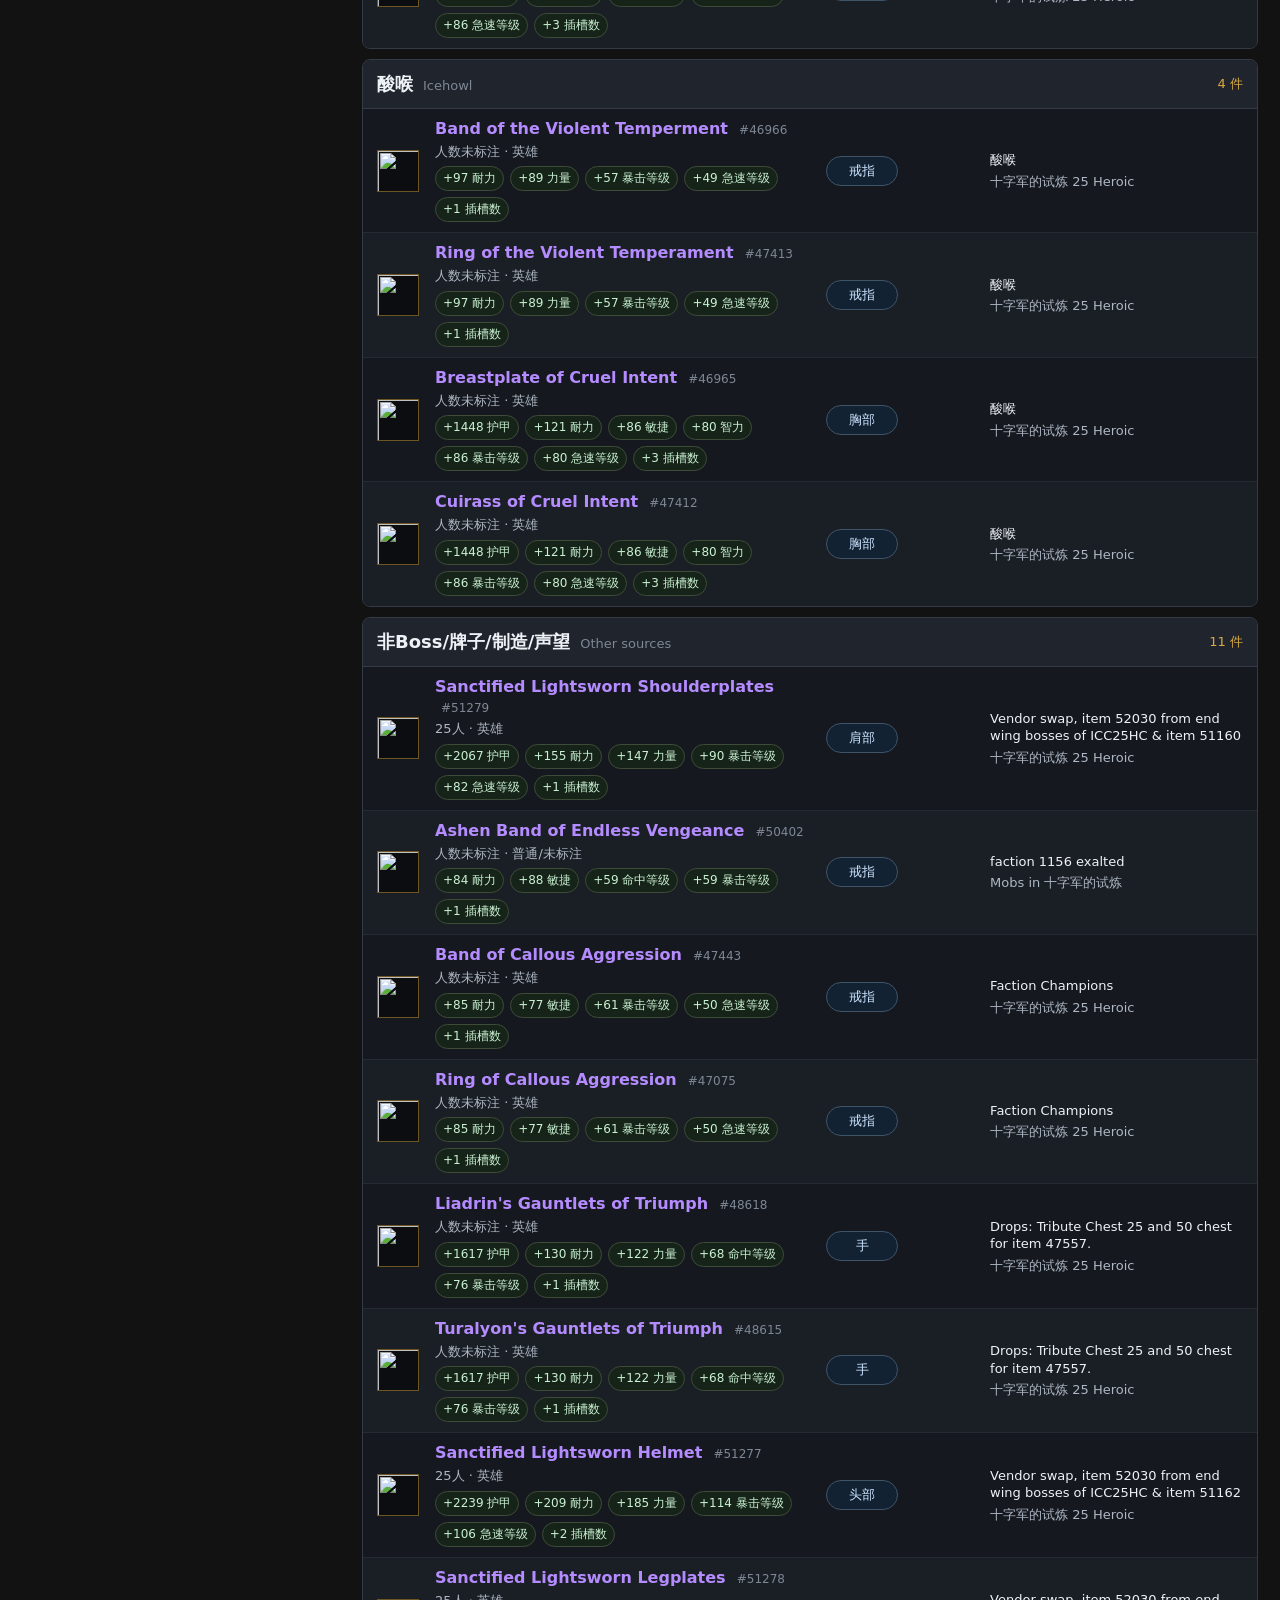
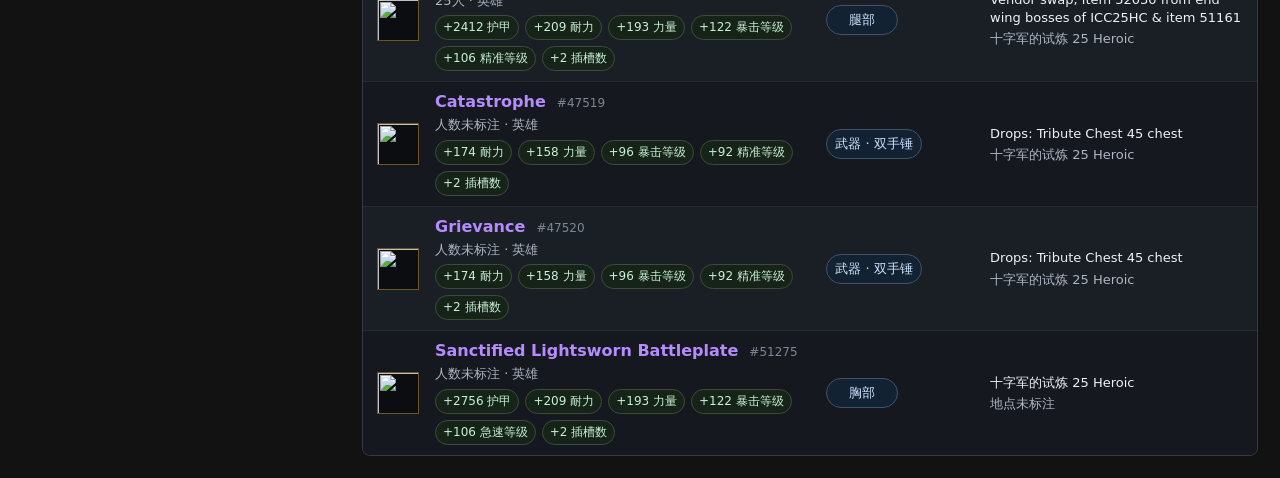
==== commit a7d95dc0: "Add files via upload" ====
--- a/index.html
+++ b/index.html
@@ -82,6 +82,7 @@
         <div class="results" id="results"></div>
       </section>
     </main>
+    <a class="feedback-link" href="./feedback.html">提交修改意见</a>
 
     <script src="./data.js"></script>
     <script src="./app.js"></script>
--- a/styles.css
+++ b/styles.css
@@ -376,6 +376,108 @@
   color: var(--muted);
 }
 
+.feedback-link {
+  position: fixed;
+  left: 18px;
+  bottom: 18px;
+  z-index: 20;
+  border: 1px solid #405468;
+  background: rgba(19, 34, 50, 0.94);
+  color: #cbe4ff;
+  padding: 9px 12px;
+  border-radius: 999px;
+  font-size: 13px;
+  text-decoration: none;
+  box-shadow: 0 8px 28px rgba(0, 0, 0, 0.32);
+}
+
+.feedback-link:hover,
+.back-link:hover,
+.feedback-actions a:hover {
+  border-color: var(--gold);
+}
+
+.feedback-page {
+  min-height: 100vh;
+  display: grid;
+  align-items: start;
+  justify-items: center;
+  padding: 28px 16px;
+}
+
+.feedback-panel {
+  width: min(820px, 100%);
+  border: 1px solid var(--line);
+  background: rgba(24, 27, 33, 0.96);
+  border-radius: 8px;
+  padding: 22px;
+}
+
+.feedback-header {
+  display: flex;
+  justify-content: space-between;
+  align-items: flex-start;
+  gap: 16px;
+  padding-bottom: 18px;
+  border-bottom: 1px solid var(--line);
+  margin-bottom: 18px;
+}
+
+.back-link,
+.feedback-actions a {
+  min-height: 38px;
+  display: inline-flex;
+  align-items: center;
+  justify-content: center;
+  border: 1px solid var(--line);
+  background: var(--panel-2);
+  color: var(--text);
+  padding: 8px 12px;
+  border-radius: 6px;
+  text-decoration: none;
+}
+
+.feedback-form {
+  display: grid;
+  gap: 14px;
+}
+
+.feedback-grid {
+  display: grid;
+  grid-template-columns: 1fr 1fr;
+  gap: 12px;
+}
+
+textarea {
+  width: 100%;
+  resize: vertical;
+  min-height: 160px;
+  border: 1px solid var(--line);
+  background: #0f1217;
+  color: var(--text);
+  padding: 10px;
+  border-radius: 6px;
+  font: inherit;
+}
+
+textarea:focus {
+  outline: 2px solid var(--blue);
+  outline-offset: 2px;
+}
+
+.feedback-actions {
+  display: flex;
+  gap: 10px;
+  flex-wrap: wrap;
+}
+
+.feedback-note {
+  color: var(--muted);
+  margin-top: 14px;
+  font-size: 13px;
+  line-height: 1.5;
+}
+
 @media (max-width: 980px) {
   .app-shell {
     grid-template-columns: 1fr;
@@ -427,4 +529,18 @@
     align-items: flex-start;
     flex-direction: column;
   }
-}
+
+  .feedback-link {
+    left: 14px;
+    bottom: 14px;
+  }
+
+  .feedback-header,
+  .feedback-grid {
+    grid-template-columns: 1fr;
+  }
+
+  .feedback-header {
+    flex-direction: column;
+  }
+}
